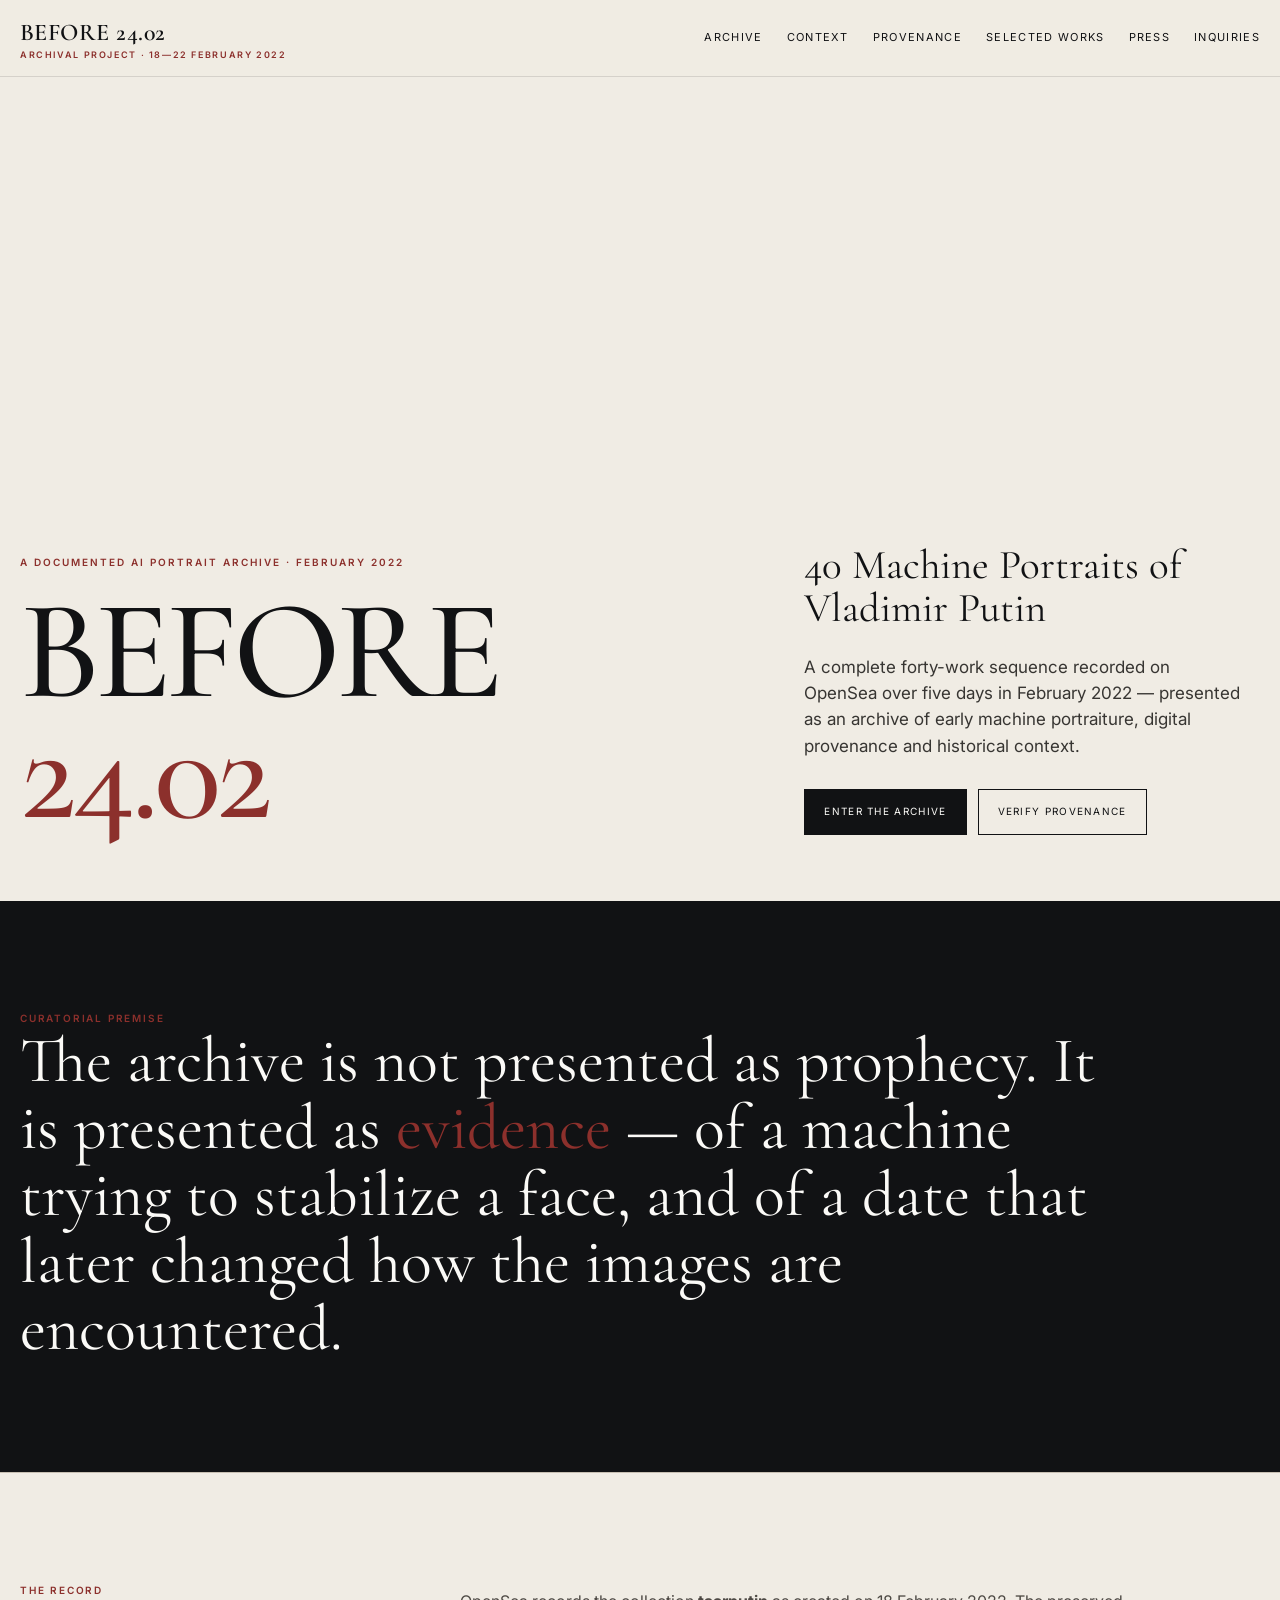
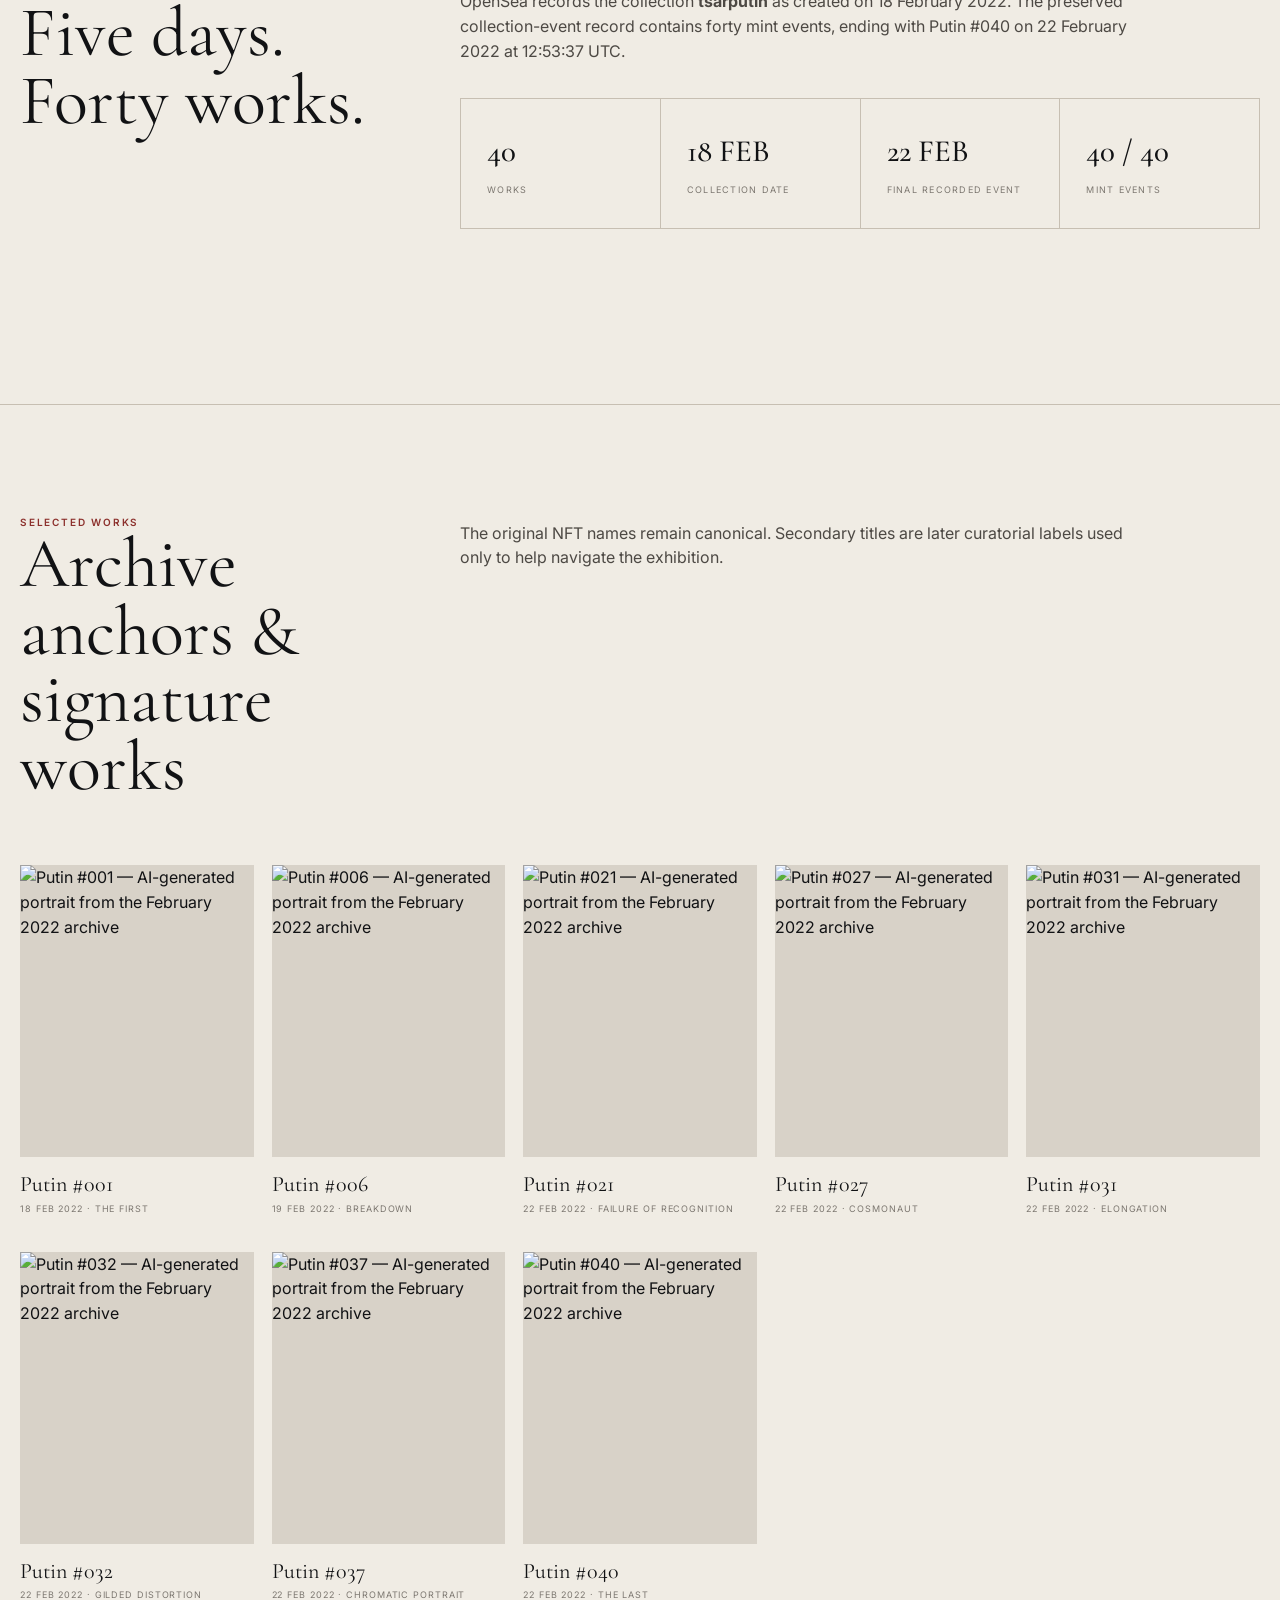
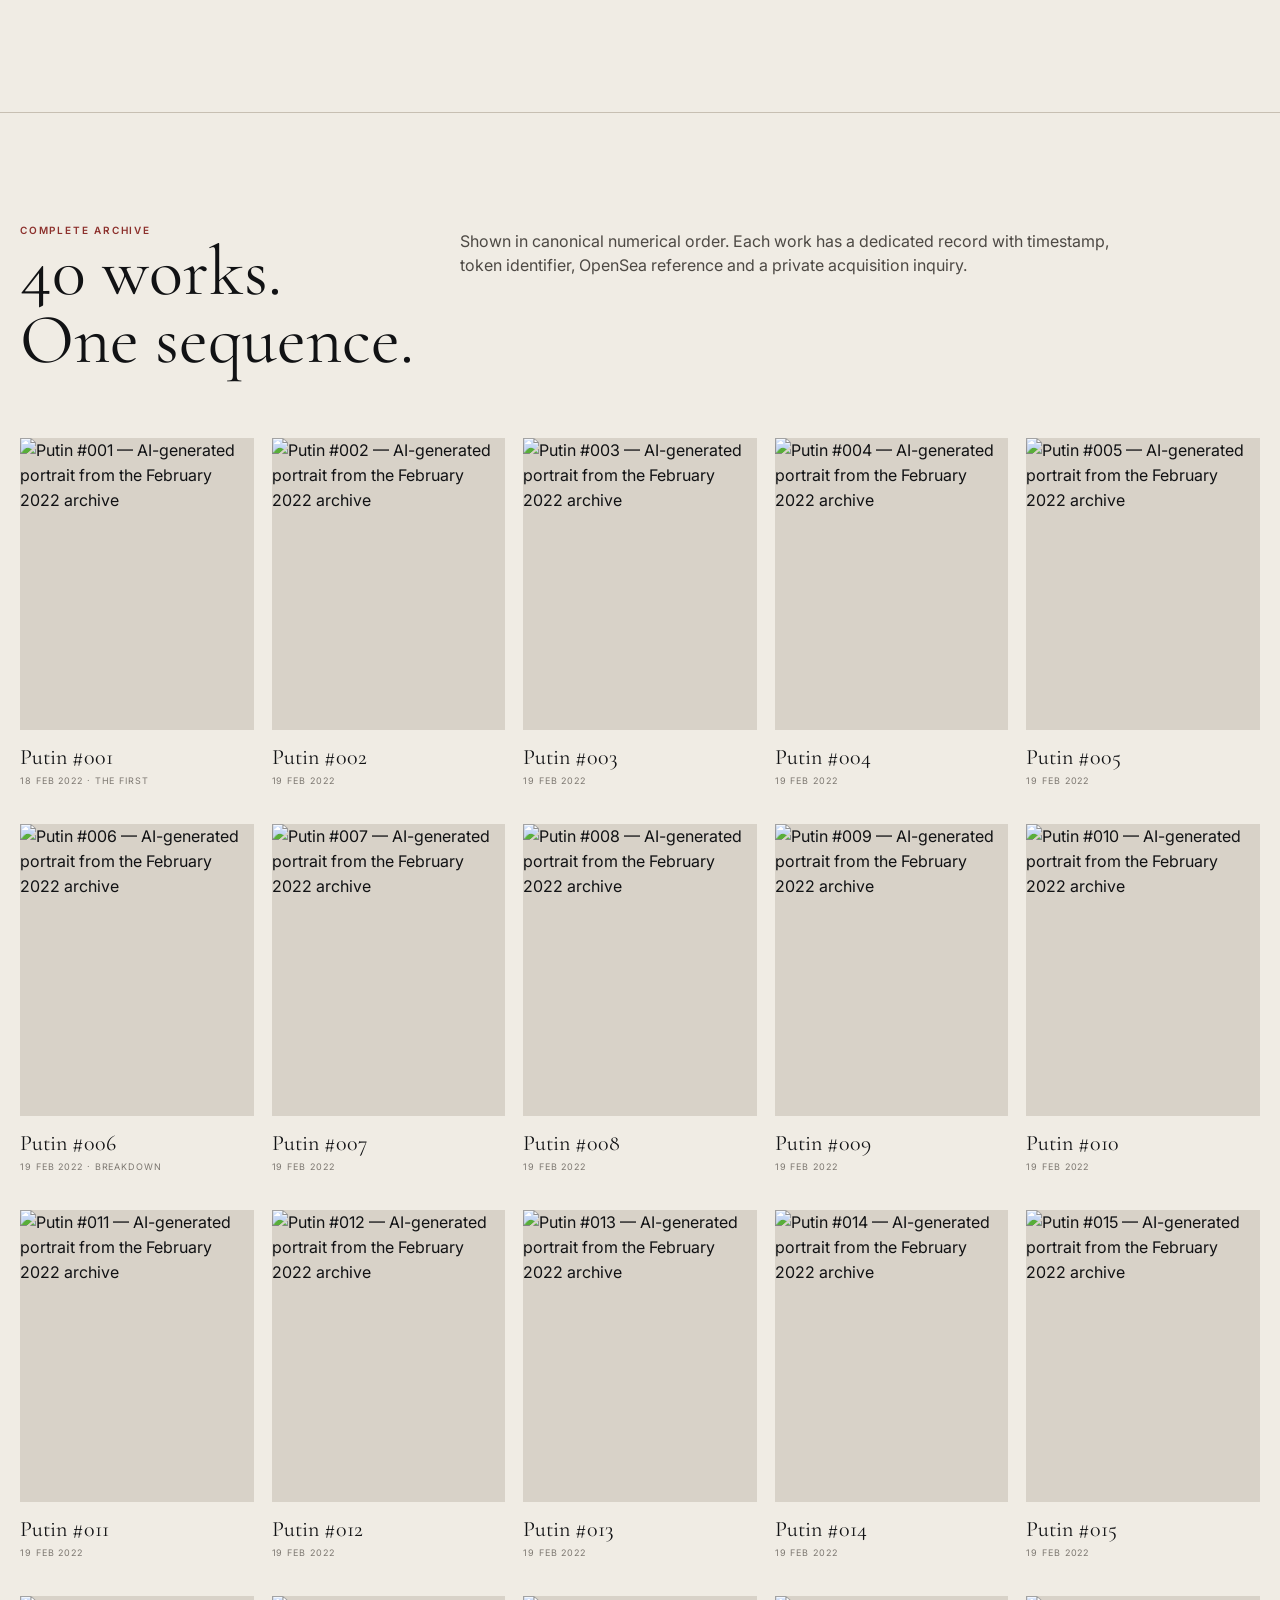
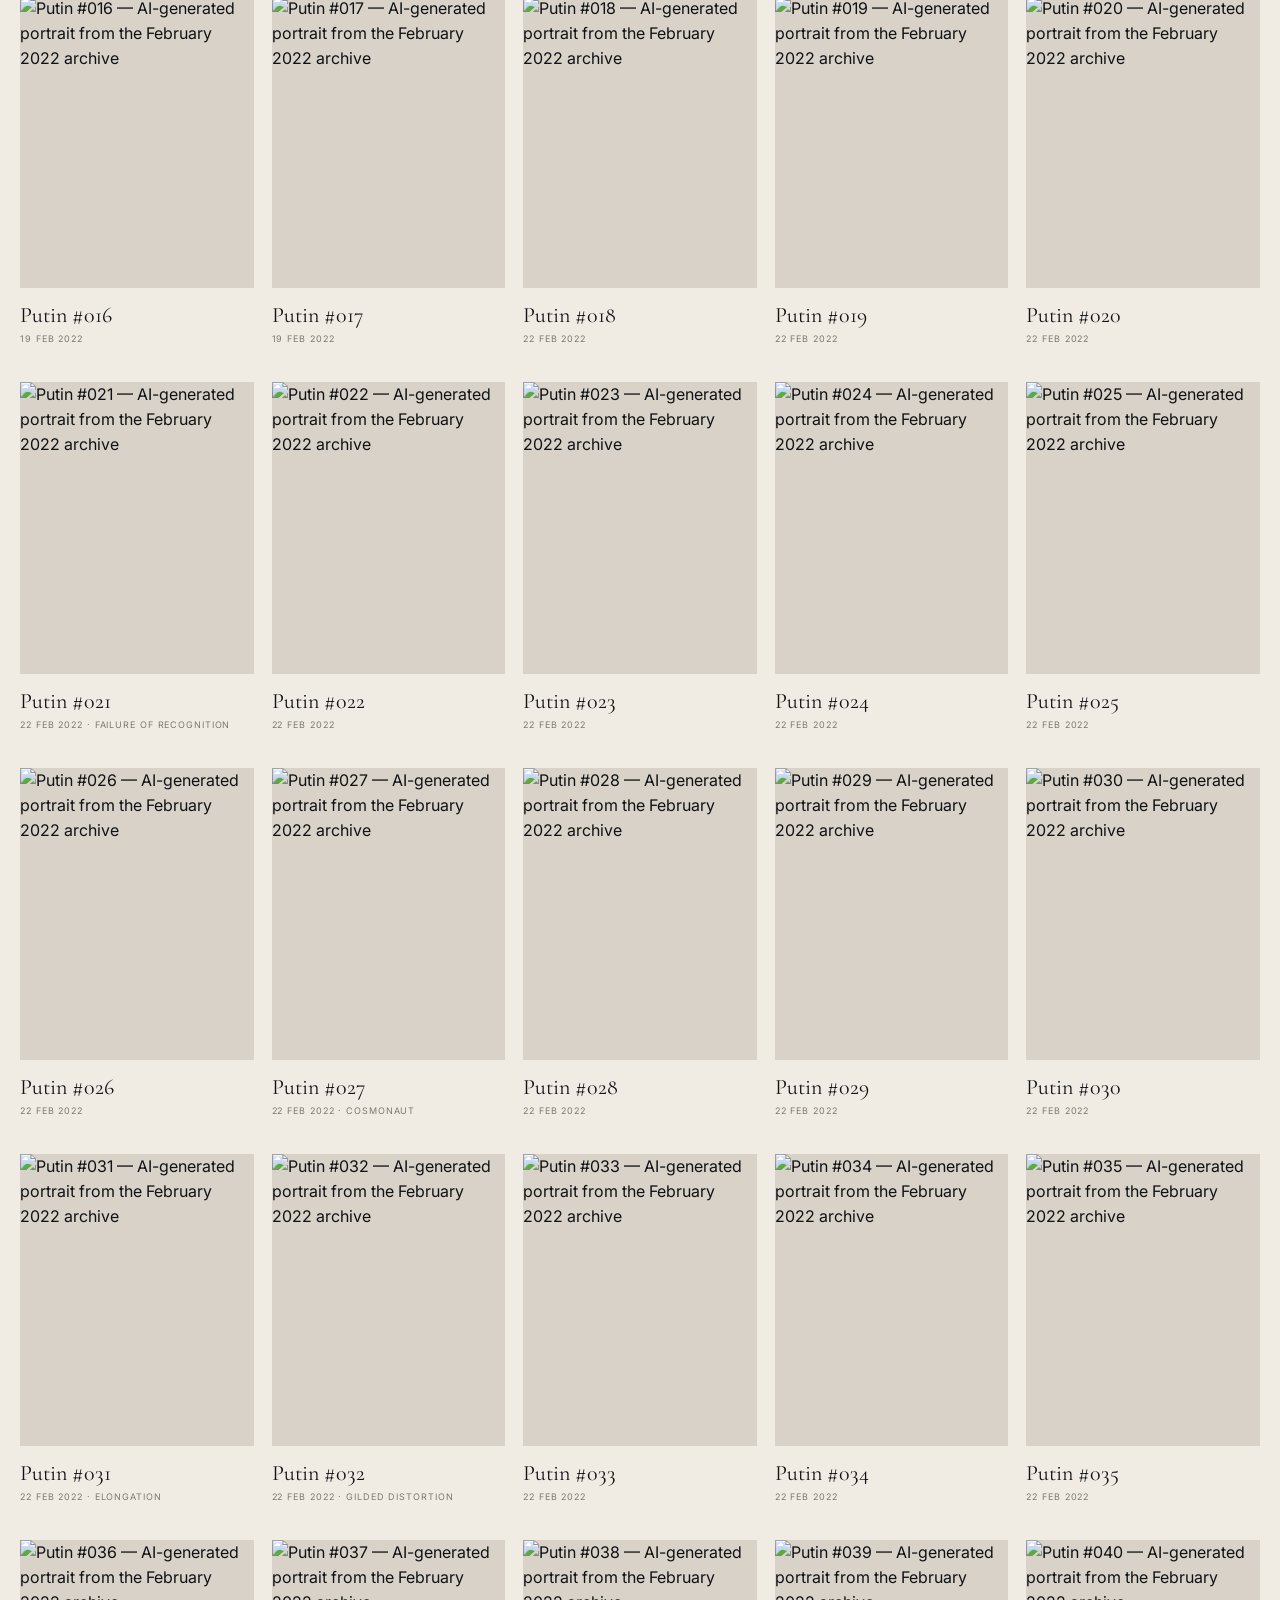
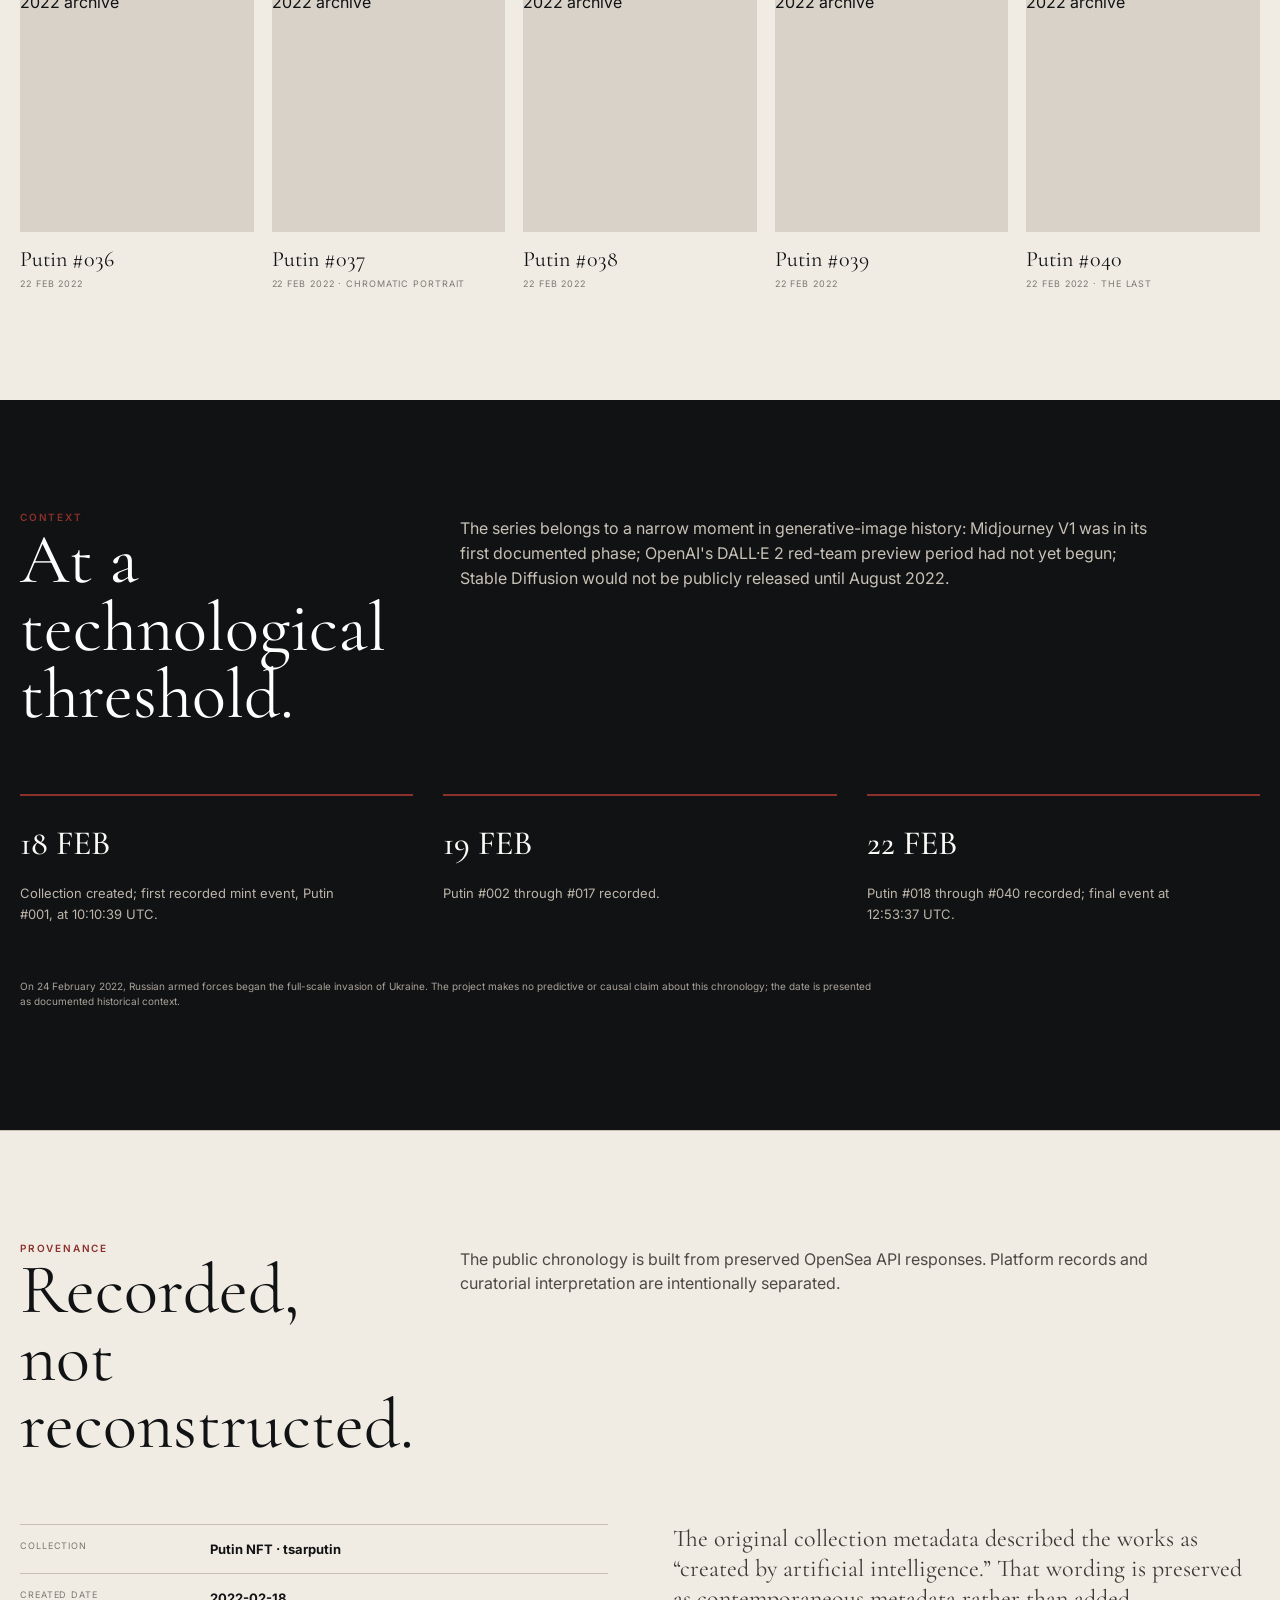
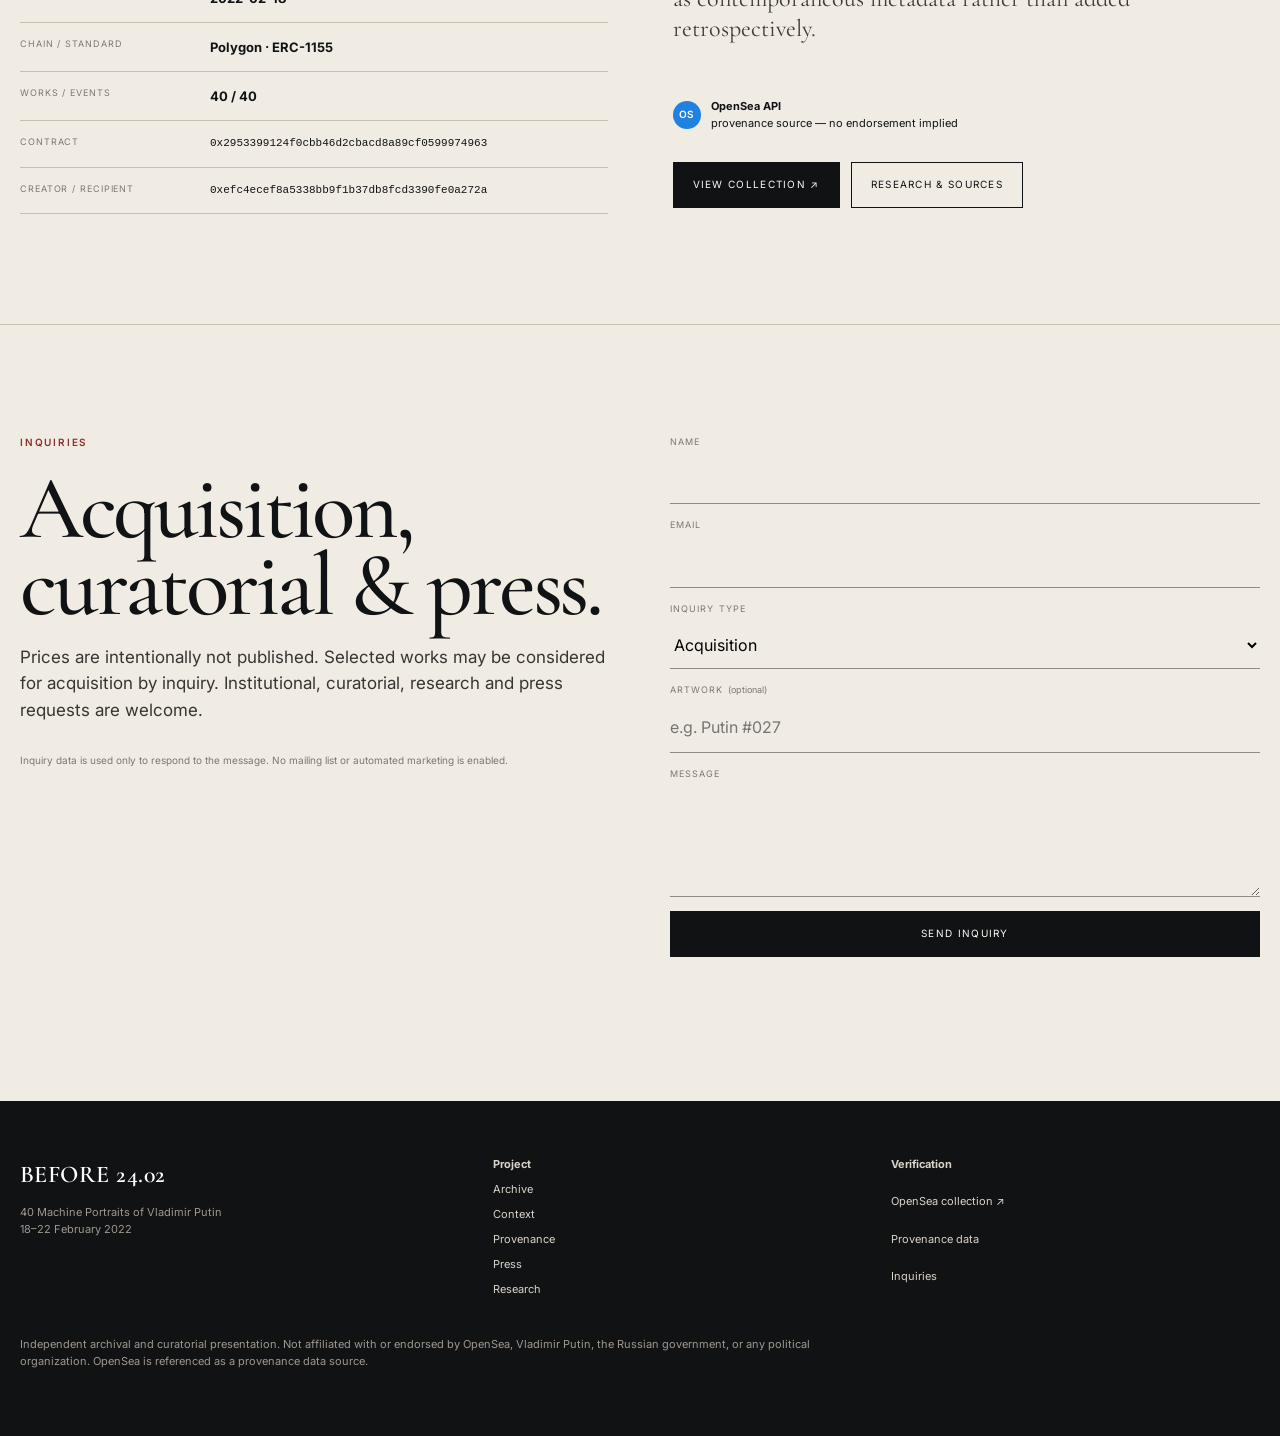
==== index.html @ d1a74c86 "Add museum-style project homepage" ====
<!doctype html><html lang="en"><head><meta charset="utf-8"><meta name="viewport" content="width=device-width,initial-scale=1"><title>BEFORE 24.02 — 40 Machine Portraits, February 2022</title><meta name="description" content="A documented archive of 40 AI-generated portraits recorded on OpenSea between 18 and 22 February 2022."><meta name="theme-color" content="#f0ece4"><meta property="og:type" content="website"><meta property="og:title" content="BEFORE 24.02 — 40 Machine Portraits"><meta property="og:description" content="A documented forty-work AI portrait archive from February 2022."><link rel="stylesheet" href="/assets/style.css"></head><body>
<header class="nav"><div class="wrap navin"><a class="brand" href="/"><span>BEFORE 24.02</span><small>ARCHIVAL PROJECT · 18—22 FEBRUARY 2022</small></a><button class="menu" aria-label="Open menu">☰</button><nav class="links"><a href="#archive">Archive</a><a href="#context">Context</a><a href="#provenance">Provenance</a><a href="#selected">Selected works</a><a href="/press.html">Press</a><a href="#inquiries">Inquiries</a></nav></div></header>
<main>
<section class="wrap hero"><div><div class="eyebrow">A documented AI portrait archive · February 2022</div><h1>BEFORE<span>24.02</span></h1></div><div class="herocopy"><h2>40 Machine Portraits of Vladimir Putin</h2><p class="lede">A complete forty-work sequence recorded on OpenSea over five days in February 2022 — presented as an archive of early machine portraiture, digital provenance and historical context.</p><div class="actions"><a class="btn dark" href="#archive">Enter the archive</a><a class="btn" href="#provenance">Verify provenance</a></div></div></section>
<section class="section dark"><div class="wrap"><div class="kicker">Curatorial premise</div><p class="quote">The archive is not presented as prophecy. It is presented as <em>evidence</em> — of a machine trying to stabilize a face, and of a date that later changed how the images are encountered.</p></div></section>
<section class="section"><div class="wrap"><div class="section-title"><div><div class="kicker">The record</div><h2>Five days.<br>Forty works.</h2></div><div><p>OpenSea records the collection <b>tsarputin</b> as created on 18 February 2022. The preserved collection-event record contains forty mint events, ending with Putin #040 on 22 February 2022 at 12:53:37 UTC.</p><div class="facts" style="margin-top:34px"><div class="fact"><b>40</b><span>works</span></div><div class="fact"><b>18 FEB</b><span>collection date</span></div><div class="fact"><b>22 FEB</b><span>final recorded event</span></div><div class="fact"><b>40 / 40</b><span>mint events</span></div></div></div></div></div></section>
<section class="section" id="selected"><div class="wrap"><div class="section-title"><div><div class="kicker">Selected works</div><h2>Archive anchors & signature works</h2></div><p>The original NFT names remain canonical. Secondary titles are later curatorial labels used only to help navigate the exhibition.</p></div><div id="selected-grid" class="archive-grid"></div></div></section>
<section class="section" id="archive"><div class="wrap"><div class="section-title"><div><div class="kicker">Complete archive</div><h2>40 works.<br>One sequence.</h2></div><p>Shown in canonical numerical order. Each work has a dedicated record with timestamp, token identifier, OpenSea reference and a private acquisition inquiry.</p></div><div id="archive-grid" class="archive-grid"></div></div></section>
<section class="section dark" id="context"><div class="wrap"><div class="section-title"><div><div class="kicker">Context</div><h2 style="color:white">At a technological threshold.</h2></div><p>The series belongs to a narrow moment in generative-image history: Midjourney V1 was in its first documented phase; OpenAI's DALL·E 2 red-team preview period had not yet begun; Stable Diffusion would not be publicly released until August 2022.</p></div><div class="timeline"><div class="tline"><b>18 FEB</b><p>Collection created; first recorded mint event, Putin #001, at 10:10:39 UTC.</p></div><div class="tline"><b>19 FEB</b><p>Putin #002 through #017 recorded.</p></div><div class="tline"><b>22 FEB</b><p>Putin #018 through #040 recorded; final event at 12:53:37 UTC.</p></div></div><p class="legal" style="margin-top:42px;color:#a9a299">On 24 February 2022, Russian armed forces began the full-scale invasion of Ukraine. The project makes no predictive or causal claim about this chronology; the date is presented as documented historical context.</p></div></section>
<section class="section" id="provenance"><div class="wrap"><div class="section-title"><div><div class="kicker">Provenance</div><h2>Recorded,<br>not reconstructed.</h2></div><p>The public chronology is built from preserved OpenSea API responses. Platform records and curatorial interpretation are intentionally separated.</p></div><div class="provenance-grid"><div class="data-table"><div class="drow"><span>Collection</span><b>Putin NFT · tsarputin</b></div><div class="drow"><span>Created date</span><b>2022-02-18</b></div><div class="drow"><span>Chain / standard</span><b>Polygon · ERC-1155</b></div><div class="drow"><span>Works / events</span><b>40 / 40</b></div><div class="drow"><span>Contract</span><span class="mono">0x2953399124f0cbb46d2cbacd8a89cf0599974963</span></div><div class="drow"><span>Creator / recipient</span><span class="mono">0xefc4ecef8a5338bb9f1b37db8fcd3390fe0a272a</span></div></div><div><p class="work-note" style="margin-top:0">The original collection metadata described the works as “created by artificial intelligence.” That wording is preserved as contemporaneous metadata rather than added retrospectively.</p><div class="source-badge"><span class="osdot">OS</span><span><b>OpenSea API</b><br>provenance source — no endorsement implied</span></div><div class="actions"><a class="btn dark" href="https://opensea.io/collection/tsarputin" target="_blank" rel="noopener">View collection ↗</a><a class="btn" href="/sources.html">Research & sources</a></div></div></div></div></section>
<section class="section" id="inquiries"><div class="wrap inquiry"><div><div class="kicker">Inquiries</div><h2 class="display" style="font-size:clamp(52px,7vw,96px)">Acquisition,<br>curatorial & press.</h2><p class="lede">Prices are intentionally not published. Selected works may be considered for acquisition by inquiry. Institutional, curatorial, research and press requests are welcome.</p><p class="legal" style="margin-top:30px">Inquiry data is used only to respond to the message. No mailing list or automated marketing is enabled.</p></div><form class="form inquiry-form" data-inquiry-form><input type="hidden" name="artwork" value="General inquiry"><div class="field"><label>Name</label><input name="name" required></div><div class="field"><label>Email</label><input type="email" name="email" required></div><div class="field"><label>Inquiry type</label><select name="type"><option>Acquisition</option><option>Curatorial / institutional</option><option>Press</option><option>Research</option></select></div><div class="field"><label>Artwork <span style="text-transform:none;letter-spacing:0">(optional)</span></label><input name="artwork_reference" placeholder="e.g. Putin #027"></div><div class="field"><label>Message</label><textarea name="message" required></textarea></div><button class="btn dark" type="submit">Send inquiry</button><p class="form-status legal" aria-live="polite"></p></form></div></section>
</main>
<footer class="footer"><div class="wrap footer-grid"><div><div class="brand">BEFORE 24.02</div><p>40 Machine Portraits of Vladimir Putin<br>18–22 February 2022</p></div><div class="smalllinks"><b>Project</b><a href="#archive">Archive</a><a href="#context">Context</a><a href="#provenance">Provenance</a><a href="/press.html">Press</a><a href="/sources.html">Research</a></div><div class="smalllinks"><b>Verification</b><a href="https://opensea.io/collection/tsarputin" target="_blank" rel="noopener">OpenSea collection ↗</a><a href="/data/provenance.json">Provenance data</a><a href="#inquiries">Inquiries</a></div></div><div class="wrap" style="margin-top:38px"><p class="legal">Independent archival and curatorial presentation. Not affiliated with or endorsed by OpenSea, Vladimir Putin, the Russian government, or any political organization. OpenSea is referenced as a provenance data source.</p></div></footer>
<div class="modal" id="inquiryModal" aria-hidden="true"><div class="modal-box"><button class="close" data-close aria-label="Close">×</button><div class="kicker">Acquisition inquiry</div><h2 class="modal-title" data-artwork-label>Selected work</h2><p class="lede" style="font-size:14px">Prices are not published. Acquisition requests are reviewed individually.</p><form class="form inquiry-form" data-inquiry-form><input type="hidden" name="artwork" value="General inquiry"><div class="field"><label>Name</label><input name="name" autocomplete="name" required></div><div class="field"><label>Email</label><input type="email" name="email" autocomplete="email" required></div><div class="field"><label>Organization / Collection <span style="text-transform:none;letter-spacing:0">(optional)</span></label><input name="organization"></div><div class="field"><label>Inquiry type</label><select name="type"><option>Acquisition</option><option>Curatorial / institutional</option><option>Press</option><option>Research</option></select></div><div class="field"><label>Offer or budget indication <span style="text-transform:none;letter-spacing:0">(optional)</span></label><input name="budget" placeholder="Optional"></div><div class="field"><label>Message</label><textarea name="message" required></textarea></div><button class="btn dark" type="submit">Send inquiry</button><p class="form-status legal" aria-live="polite"></p></form></div></div>
<script src="/assets/site.js"></script><script src="/assets/home.js"></script></body></html>
---- assets/style.css ----
@import url('https://fonts.googleapis.com/css2?family=Cormorant+Garamond:ital,wght@0,400;0,500;0,600;1,400&family=Inter:wght@400;500;600&display=swap');
:root{--ink:#111214;--paper:#f0ece4;--paper2:#e9e3d8;--muted:#7c7770;--oxide:#8c302c;--rule:#c7bfb2;--white:#fbfaf7;--blue:#2081e2;--sans:'Inter',system-ui,sans-serif;--serif:'Cormorant Garamond','Iowan Old Style','Palatino Linotype',Georgia,serif;--max:1380px}
*{box-sizing:border-box}html{scroll-behavior:smooth}body{margin:0;background:var(--paper);color:var(--ink);font-family:var(--sans);font-size:16px;line-height:1.55;-webkit-font-smoothing:antialiased}a{color:inherit;text-decoration:none}img{display:block;max-width:100%}button,input,textarea,select{font:inherit}.wrap{width:min(calc(100% - 40px),var(--max));margin:auto}.nav{position:sticky;top:0;z-index:50;background:rgba(240,236,228,.93);backdrop-filter:blur(16px);border-bottom:1px solid rgba(17,18,20,.12)}.navin{height:76px;display:flex;align-items:center;justify-content:space-between;gap:24px}.brand{font-family:var(--serif);font-weight:600;font-size:24px;letter-spacing:.02em}.brand small{font-family:var(--sans);font-size:9px;letter-spacing:.18em;color:var(--oxide);display:block;margin-top:-4px}.links{display:flex;gap:24px;align-items:center;font-size:11px;letter-spacing:.12em;text-transform:uppercase}.links a:hover{color:var(--oxide)}.menu{display:none;border:0;background:transparent;font-size:22px}.hero{min-height:calc(100vh - 76px);display:grid;grid-template-columns:1.1fr .9fr;align-items:end;padding:72px 0 48px}.eyebrow{font-size:10px;text-transform:uppercase;letter-spacing:.2em;color:var(--oxide);font-weight:600}.hero h1,.display{font-family:var(--serif);font-weight:500;line-height:.86;letter-spacing:-.035em;margin:20px 0}.hero h1{font-size:clamp(72px,11vw,170px)}.hero h1 span{display:block;color:var(--oxide)}.herocopy{padding:0 0 18px 8vw;max-width:540px}.hero h2{font-family:var(--serif);font-size:clamp(28px,3.2vw,48px);font-weight:400;line-height:1.05;margin:0 0 24px}.lede{font-size:17px;color:#373532;max-width:620px}.actions{display:flex;gap:11px;flex-wrap:wrap;margin-top:30px}.btn{display:inline-flex;justify-content:center;align-items:center;min-height:46px;border:1px solid var(--ink);padding:0 19px;font-size:10px;letter-spacing:.13em;text-transform:uppercase;background:transparent;cursor:pointer}.btn.dark{background:var(--ink);color:var(--white)}.btn:hover{background:var(--oxide);border-color:var(--oxide);color:white}.section{padding:110px 0;border-top:1px solid var(--rule)}.section.dark{background:var(--ink);color:var(--white);border:0}.section-title{display:grid;grid-template-columns:1fr 2fr;gap:40px;margin-bottom:65px}.section-title h2{font-family:var(--serif);font-size:clamp(44px,5.5vw,78px);font-weight:400;line-height:.96;margin:0}.section-title p{max-width:690px;color:#4d4944;margin:6px 0 0}.dark .section-title p{color:#c8c1b6}.kicker{font-size:10px;letter-spacing:.18em;text-transform:uppercase;color:var(--oxide);font-weight:600}.facts{display:grid;grid-template-columns:repeat(4,1fr);gap:1px;background:var(--rule);border:1px solid var(--rule)}.fact{background:var(--paper);padding:28px 26px}.fact b{display:block;font-family:var(--serif);font-size:31px;font-weight:500}.fact span{font-size:9px;letter-spacing:.14em;text-transform:uppercase;color:var(--muted)}.quote{font-family:var(--serif);font-size:clamp(35px,5vw,70px);line-height:1.05;font-weight:400;max-width:1120px;margin:0}.quote em{color:var(--oxide);font-style:normal}.timeline{margin-top:60px;display:grid;grid-template-columns:repeat(3,1fr);gap:30px}.tline{padding-top:22px;border-top:2px solid var(--oxide)}.tline b{font-family:var(--serif);font-size:34px;font-weight:500}.tline p{font-size:13px;color:#bcb5aa;max-width:320px}.feature-grid{display:grid;grid-template-columns:1.1fr .9fr;gap:12px}.feature-stack{display:grid;grid-template-columns:1fr 1fr;gap:12px}.art-card{position:relative;background:#d8d2c8;overflow:hidden;cursor:pointer}.art-card img{width:100%;aspect-ratio:4/5;object-fit:cover;transition:transform .6s ease,filter .4s ease}.art-card:hover img{transform:scale(1.015)}.art-meta{display:flex;justify-content:space-between;align-items:flex-end;padding:13px 0 0}.art-meta b{font-family:var(--serif);font-size:24px;font-weight:500}.art-meta span{font-size:9px;letter-spacing:.1em;text-transform:uppercase;color:var(--muted)}.archive-controls{display:flex;justify-content:space-between;align-items:center;margin-bottom:26px;gap:20px}.archive-controls select{background:transparent;border:0;border-bottom:1px solid var(--ink);padding:8px 28px 8px 0}.archive-grid{display:grid;grid-template-columns:repeat(5,1fr);gap:36px 18px}.archive-item img{width:100%;aspect-ratio:4/5;object-fit:cover;background:#d8d2c8}.archive-item .num{font-family:var(--serif);font-size:22px;margin-top:10px}.archive-item .date{font-size:9px;letter-spacing:.1em;text-transform:uppercase;color:var(--muted)}.archive-item:hover .num{color:var(--oxide)}.provenance-grid{display:grid;grid-template-columns:1fr 1fr;gap:65px}.data-table{border-top:1px solid var(--rule)}.drow{display:grid;grid-template-columns:170px 1fr;gap:20px;padding:14px 0;border-bottom:1px solid var(--rule);font-size:13px}.drow span:first-child{font-size:9px;letter-spacing:.1em;text-transform:uppercase;color:var(--muted)}.mono{font-family:ui-monospace,SFMono-Regular,Menlo,monospace;font-size:11px;overflow-wrap:anywhere}.source-badge{display:inline-flex;align-items:center;gap:10px;margin-top:22px;font-size:11px}.osdot{width:28px;height:28px;border-radius:50%;background:var(--blue);display:grid;place-items:center;color:white;font-weight:600;font-size:10px}.inquiry{display:grid;grid-template-columns:1fr 1fr;gap:60px}.form{display:grid;gap:14px}.field{display:grid;gap:6px}.field label{font-size:9px;letter-spacing:.12em;text-transform:uppercase;color:var(--muted)}.field input,.field textarea,.field select{border:0;border-bottom:1px solid #8f8a82;background:transparent;padding:12px 0;outline:none}.field textarea{min-height:110px;resize:vertical}.footer{background:var(--ink);color:#d9d3ca;padding:55px 0}.footer-grid{display:grid;grid-template-columns:1.2fr 1fr 1fr;gap:30px}.footer .brand{color:white}.footer p{font-size:11px;color:#9e988f}.smalllinks{display:grid;gap:8px;font-size:11px}.smalllinks a:hover{color:white}.modal{position:fixed;inset:0;display:none;z-index:100;background:rgba(12,13,14,.82);padding:20px;overflow:auto}.modal.open{display:grid;place-items:center}.modal-box{width:min(720px,100%);background:var(--paper);padding:34px;position:relative}.close{position:absolute;right:18px;top:14px;border:0;background:transparent;font-size:28px;cursor:pointer}.modal-title{font-family:var(--serif);font-size:42px;margin:0 0 3px}.notice{padding:14px 16px;border-left:3px solid var(--oxide);background:var(--paper2);font-size:12px;color:#514d48}.work-page{padding:70px 0 110px}.work-layout{display:grid;grid-template-columns:minmax(0,1.15fr) minmax(330px,.85fr);gap:70px}.work-image img{width:100%;max-height:78vh;object-fit:contain;background:#d8d2c8}.work-title{font-family:var(--serif);font-size:64px;line-height:.9;margin:6px 0 10px;font-weight:500}.work-sub{font-family:var(--serif);font-size:25px;color:var(--oxide);font-style:italic}.work-note{font-family:var(--serif);font-size:24px;line-height:1.25;margin:32px 0;color:#3f3b37}.pager{display:flex;justify-content:space-between;border-top:1px solid var(--rule);padding-top:18px;margin-top:50px;font-size:11px;text-transform:uppercase;letter-spacing:.1em}.legal{font-size:10px;color:var(--muted);max-width:860px}.mobile-only{display:none}
@media(max-width:1000px){.hero{grid-template-columns:1fr;align-items:center}.hero h1{font-size:clamp(78px,19vw,130px)}.hero-copy,.hero copy{padding:30px 0 0}.hero-copy{padding:20px 0 0}.hero .herocopy{padding-left:0}.section-title{grid-template-columns:1fr}.archive-grid{grid-template-columns:repeat(3,1fr)}.feature-grid,.provenance-grid,.inquiry,.work-layout{grid-template-columns:1fr}.work-image img{max-height:none}.facts{grid-template-columns:repeat(2,1fr)}.footer-grid{grid-template-columns:1fr 1fr}.footer-grid>div:first-child{grid-column:1/-1}}
@media(max-width:700px){.wrap{width:min(calc(100% - 28px),var(--max))}.navin{height:64px}.links{display:none;position:absolute;top:64px;left:0;right:0;background:var(--paper);padding:20px 14px 26px;border-bottom:1px solid var(--rule);flex-direction:column;align-items:flex-start}.links.open{display:flex}.menu{display:block}.hero{min-height:auto;padding:72px 0 60px}.hero h1{font-size:clamp(67px,21vw,105px)}.herocopy{padding:20px 0 0}.section{padding:76px 0}.section-title{margin-bottom:38px}.archive-grid{grid-template-columns:repeat(2,1fr);gap:28px 12px}.timeline{grid-template-columns:1fr}.feature-grid,.feature-stack{grid-template-columns:1fr}.facts{grid-template-columns:1fr 1fr}.fact{padding:20px 15px}.fact b{font-size:25px}.drow{grid-template-columns:1fr;gap:4px}.footer-grid{grid-template-columns:1fr}.work-title{font-size:50px}.modal-box{padding:28px 20px}.mobile-only{display:block}}
@media(prefers-reduced-motion:reduce){*{scroll-behavior:auto!important;transition:none!important}}
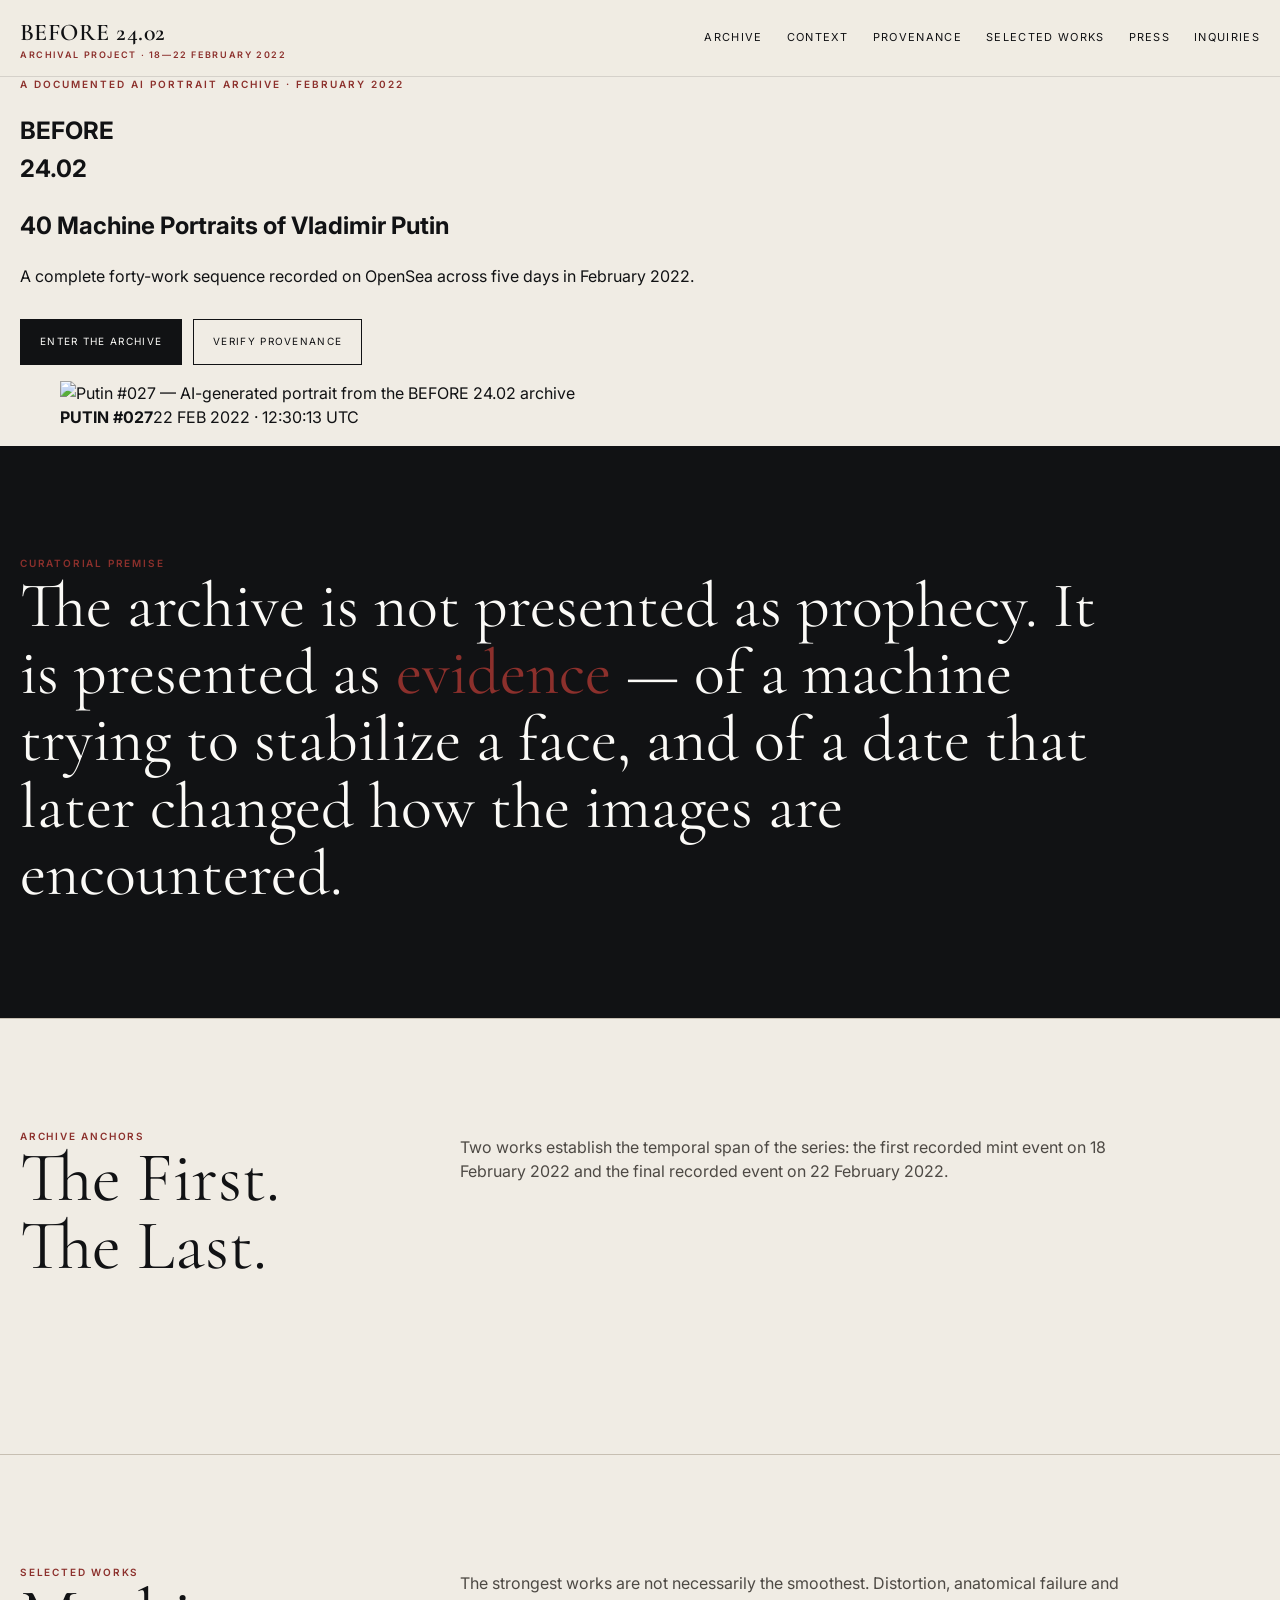
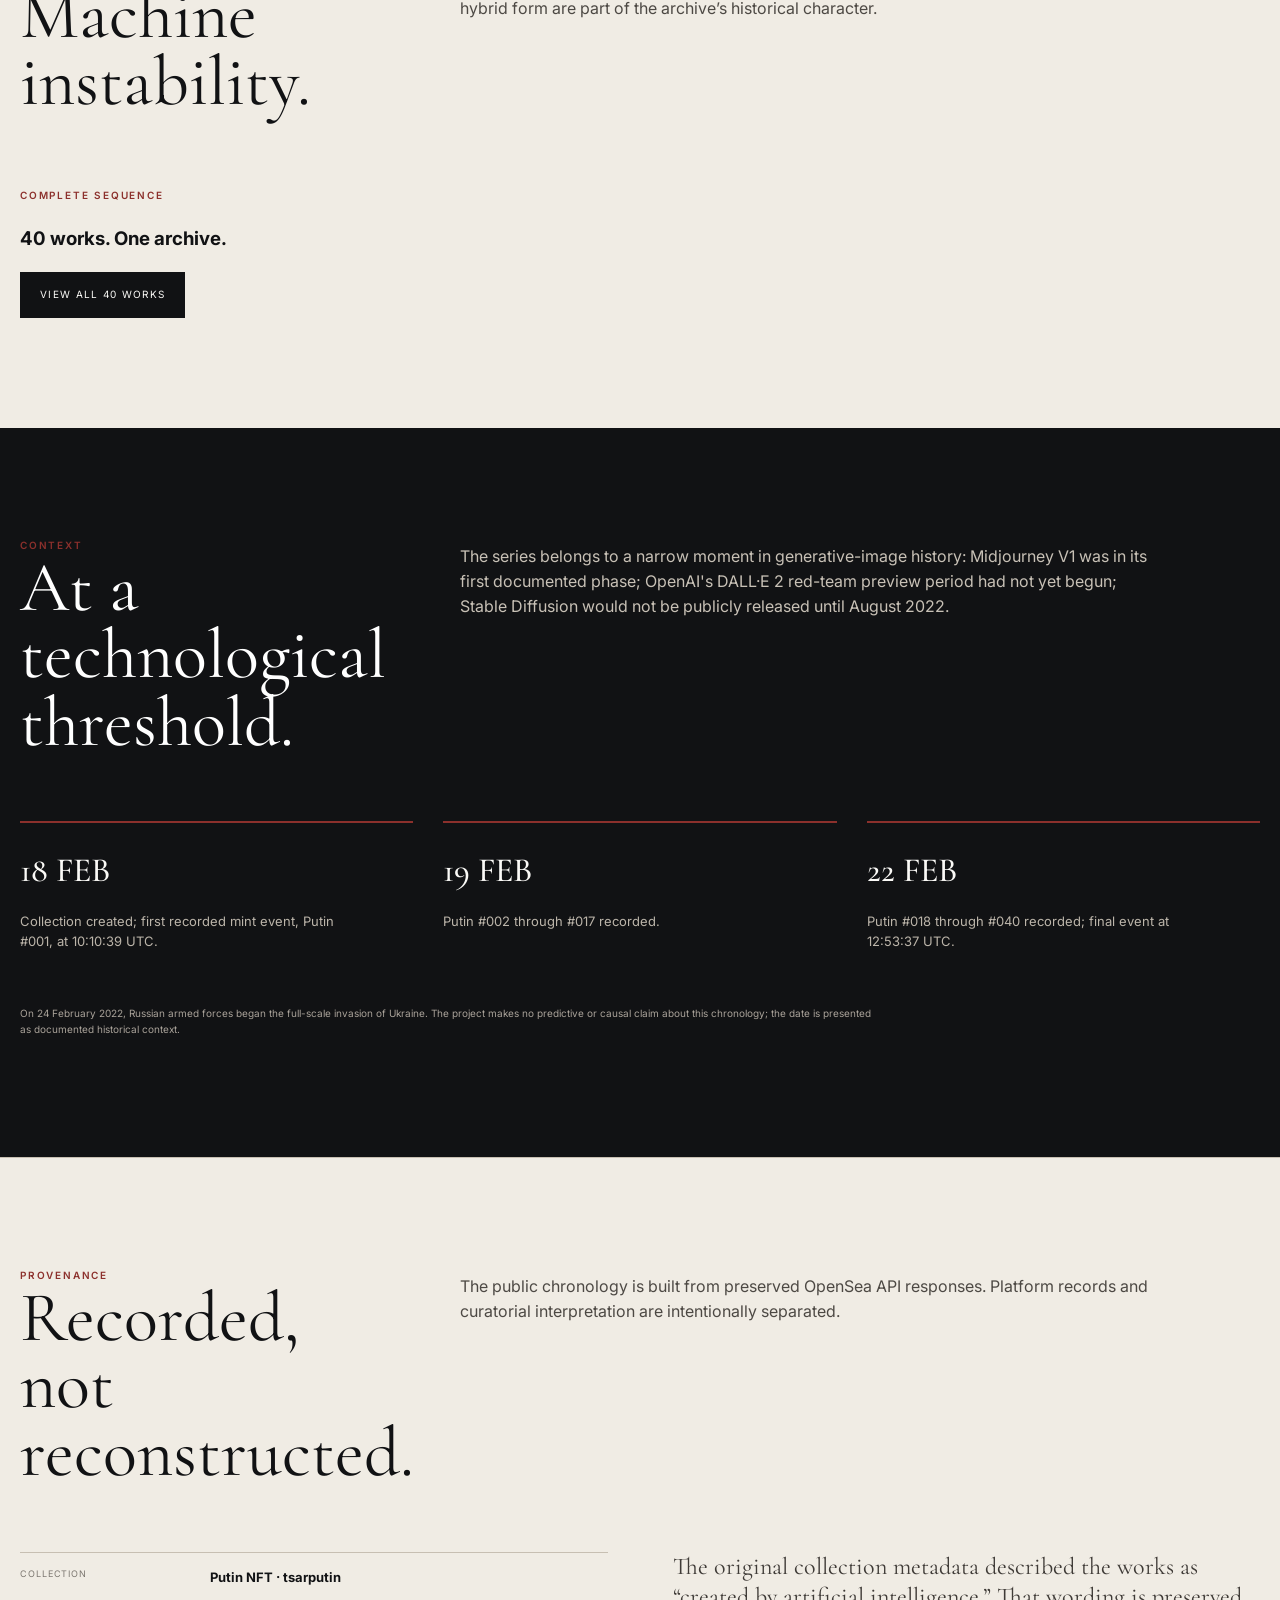
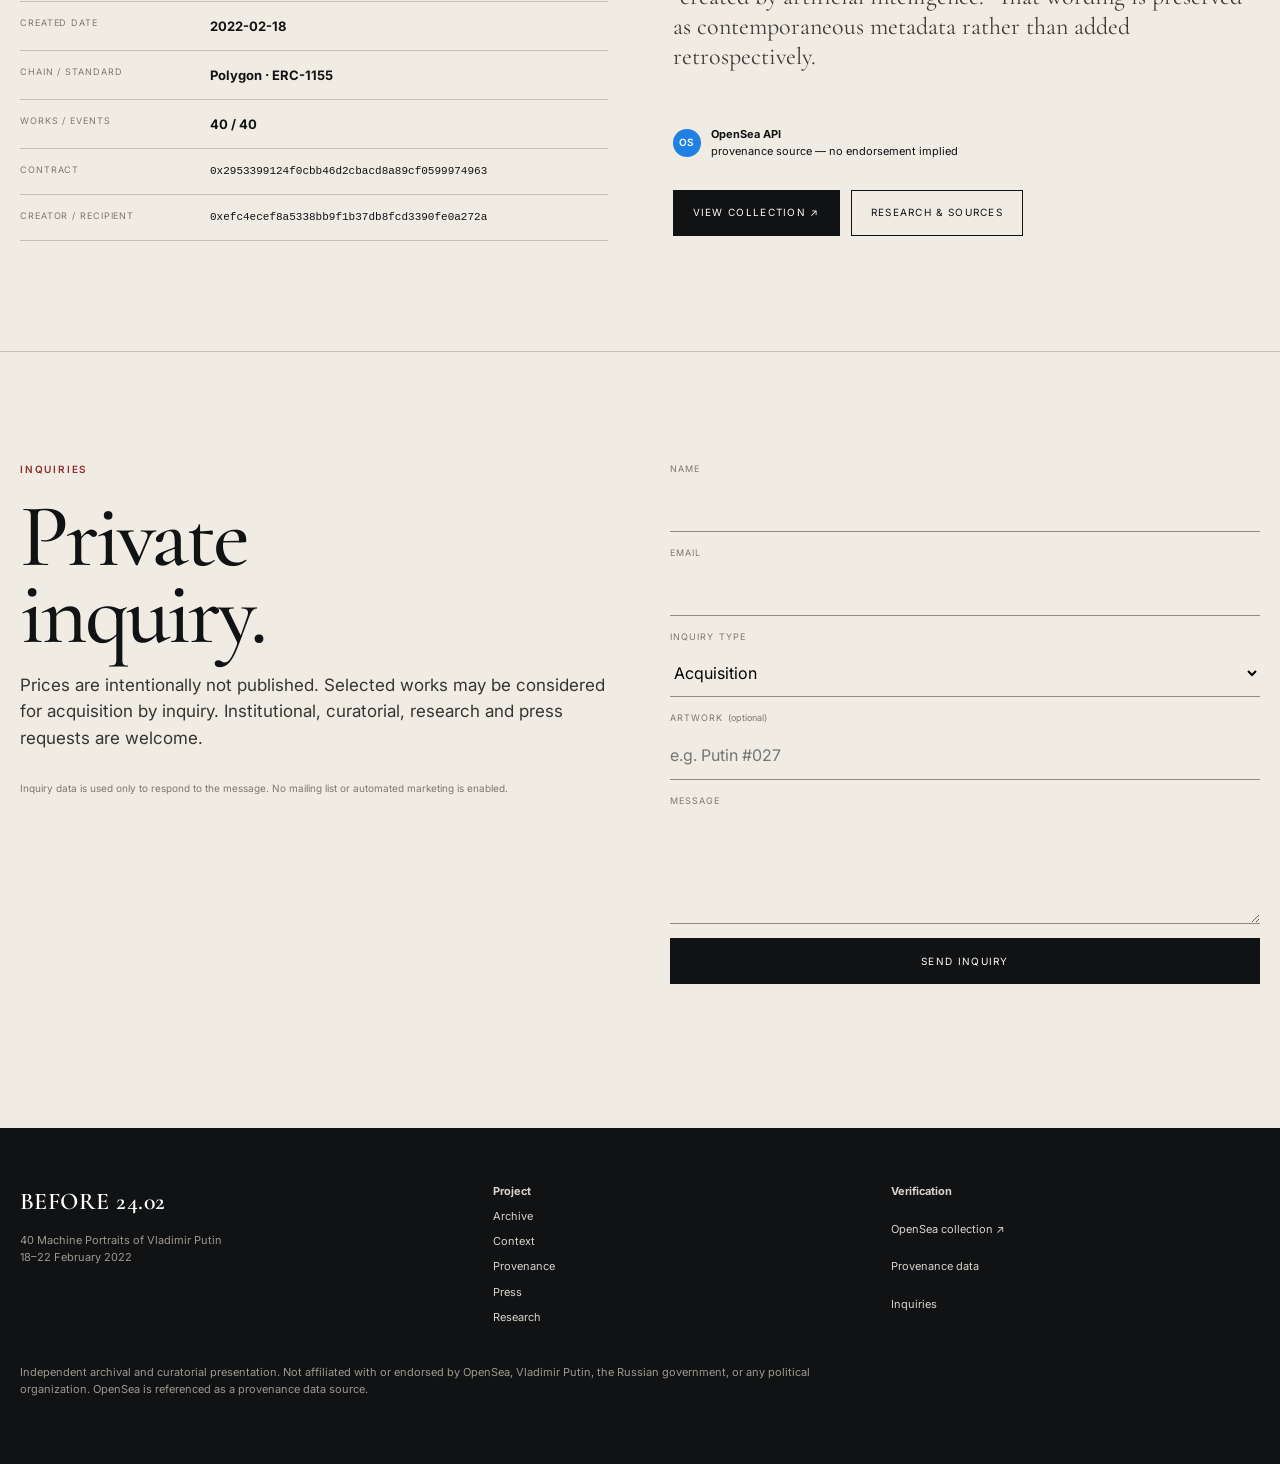
==== commit 4d90cfa7: "Rework homepage into museum exhibition layout" ====
--- a/index.html
+++ b/index.html
@@ -1,15 +1,19 @@
 <!doctype html><html lang="en"><head><meta charset="utf-8"><meta name="viewport" content="width=device-width,initial-scale=1"><title>BEFORE 24.02 — 40 Machine Portraits, February 2022</title><meta name="description" content="A documented archive of 40 AI-generated portraits recorded on OpenSea between 18 and 22 February 2022."><meta name="theme-color" content="#f0ece4"><meta property="og:type" content="website"><meta property="og:title" content="BEFORE 24.02 — 40 Machine Portraits"><meta property="og:description" content="A documented forty-work AI portrait archive from February 2022."><link rel="stylesheet" href="/assets/style.css"></head><body>
-<header class="nav"><div class="wrap navin"><a class="brand" href="/"><span>BEFORE 24.02</span><small>ARCHIVAL PROJECT · 18—22 FEBRUARY 2022</small></a><button class="menu" aria-label="Open menu">☰</button><nav class="links"><a href="#archive">Archive</a><a href="#context">Context</a><a href="#provenance">Provenance</a><a href="#selected">Selected works</a><a href="/press.html">Press</a><a href="#inquiries">Inquiries</a></nav></div></header>
+<header class="nav"><div class="wrap navin"><a class="brand" href="/"><span>BEFORE 24.02</span><small>ARCHIVAL PROJECT · 18—22 FEBRUARY 2022</small></a><button class="menu" aria-label="Open menu">☰</button><nav class="links"><a href="/archive.html">Archive</a><a href="#context">Context</a><a href="#provenance">Provenance</a><a href="#selected">Selected works</a><a href="/press.html">Press</a><a href="#inquiries">Inquiries</a></nav></div></header>
 <main>
-<section class="wrap hero"><div><div class="eyebrow">A documented AI portrait archive · February 2022</div><h1>BEFORE<span>24.02</span></h1></div><div class="herocopy"><h2>40 Machine Portraits of Vladimir Putin</h2><p class="lede">A complete forty-work sequence recorded on OpenSea over five days in February 2022 — presented as an archive of early machine portraiture, digital provenance and historical context.</p><div class="actions"><a class="btn dark" href="#archive">Enter the archive</a><a class="btn" href="#provenance">Verify provenance</a></div></div></section>
-<section class="section dark"><div class="wrap"><div class="kicker">Curatorial premise</div><p class="quote">The archive is not presented as prophecy. It is presented as <em>evidence</em> — of a machine trying to stabilize a face, and of a date that later changed how the images are encountered.</p></div></section>
-<section class="section"><div class="wrap"><div class="section-title"><div><div class="kicker">The record</div><h2>Five days.<br>Forty works.</h2></div><div><p>OpenSea records the collection <b>tsarputin</b> as created on 18 February 2022. The preserved collection-event record contains forty mint events, ending with Putin #040 on 22 February 2022 at 12:53:37 UTC.</p><div class="facts" style="margin-top:34px"><div class="fact"><b>40</b><span>works</span></div><div class="fact"><b>18 FEB</b><span>collection date</span></div><div class="fact"><b>22 FEB</b><span>final recorded event</span></div><div class="fact"><b>40 / 40</b><span>mint events</span></div></div></div></div></div></section>
-<section class="section" id="selected"><div class="wrap"><div class="section-title"><div><div class="kicker">Selected works</div><h2>Archive anchors & signature works</h2></div><p>The original NFT names remain canonical. Secondary titles are later curatorial labels used only to help navigate the exhibition.</p></div><div id="selected-grid" class="archive-grid"></div></div></section>
-<section class="section" id="archive"><div class="wrap"><div class="section-title"><div><div class="kicker">Complete archive</div><h2>40 works.<br>One sequence.</h2></div><p>Shown in canonical numerical order. Each work has a dedicated record with timestamp, token identifier, OpenSea reference and a private acquisition inquiry.</p></div><div id="archive-grid" class="archive-grid"></div></div></section>
+<section class="museum-hero"><div class="wrap museum-hero-grid"><div class="museum-hero-copy"><div class="eyebrow">A documented AI portrait archive · February 2022</div><h1>BEFORE<br><span>24.02</span></h1><h2>40 Machine Portraits of Vladimir Putin</h2><p>A complete forty-work sequence recorded on OpenSea across five days in February 2022.</p><div class="actions"><a class="btn dark" href="/archive.html">Enter the archive</a><a class="btn" href="#provenance">Verify provenance</a></div></div><figure class="museum-hero-art"><img src="https://raw2.seadn.io/polygon/0x2953399124f0cbb46d2cbacd8a89cf0599974963/bf484f02878f34a69b11efd1ddd90e/83bf484f02878f34a69b11efd1ddd90e.png" alt="Putin #027 — AI-generated portrait from the BEFORE 24.02 archive"><figcaption><b>PUTIN #027</b><span>22 FEB 2022 · 12:30:13 UTC</span></figcaption></figure></div></section>
+
+<section class="section dark statement-band"><div class="wrap"><div class="kicker">Curatorial premise</div><p class="quote">The archive is not presented as prophecy. It is presented as <em>evidence</em> — of a machine trying to stabilize a face, and of a date that later changed how the images are encountered.</p></div></section>
+
+<section class="section anchors-section"><div class="wrap"><div class="section-title"><div><div class="kicker">Archive anchors</div><h2>The First.<br>The Last.</h2></div><p>Two works establish the temporal span of the series: the first recorded mint event on 18 February 2022 and the final recorded event on 22 February 2022.</p></div><div id="anchors-grid" class="anchors-grid"></div></div></section>
+
+<section class="section signatures" id="selected"><div class="wrap"><div class="section-title"><div><div class="kicker">Selected works</div><h2>Machine<br>instability.</h2></div><p>The strongest works are not necessarily the smoothest. Distortion, anatomical failure and hybrid form are part of the archive’s historical character.</p></div><div id="signature-grid" class="signature-grid"></div><div class="archive-entry"><div><span class="kicker">Complete sequence</span><h3>40 works. One archive.</h3></div><a class="btn dark" href="/archive.html">View all 40 works</a></div></div></section>
+
 <section class="section dark" id="context"><div class="wrap"><div class="section-title"><div><div class="kicker">Context</div><h2 style="color:white">At a technological threshold.</h2></div><p>The series belongs to a narrow moment in generative-image history: Midjourney V1 was in its first documented phase; OpenAI's DALL·E 2 red-team preview period had not yet begun; Stable Diffusion would not be publicly released until August 2022.</p></div><div class="timeline"><div class="tline"><b>18 FEB</b><p>Collection created; first recorded mint event, Putin #001, at 10:10:39 UTC.</p></div><div class="tline"><b>19 FEB</b><p>Putin #002 through #017 recorded.</p></div><div class="tline"><b>22 FEB</b><p>Putin #018 through #040 recorded; final event at 12:53:37 UTC.</p></div></div><p class="legal" style="margin-top:42px;color:#a9a299">On 24 February 2022, Russian armed forces began the full-scale invasion of Ukraine. The project makes no predictive or causal claim about this chronology; the date is presented as documented historical context.</p></div></section>
+
 <section class="section" id="provenance"><div class="wrap"><div class="section-title"><div><div class="kicker">Provenance</div><h2>Recorded,<br>not reconstructed.</h2></div><p>The public chronology is built from preserved OpenSea API responses. Platform records and curatorial interpretation are intentionally separated.</p></div><div class="provenance-grid"><div class="data-table"><div class="drow"><span>Collection</span><b>Putin NFT · tsarputin</b></div><div class="drow"><span>Created date</span><b>2022-02-18</b></div><div class="drow"><span>Chain / standard</span><b>Polygon · ERC-1155</b></div><div class="drow"><span>Works / events</span><b>40 / 40</b></div><div class="drow"><span>Contract</span><span class="mono">0x2953399124f0cbb46d2cbacd8a89cf0599974963</span></div><div class="drow"><span>Creator / recipient</span><span class="mono">0xefc4ecef8a5338bb9f1b37db8fcd3390fe0a272a</span></div></div><div><p class="work-note" style="margin-top:0">The original collection metadata described the works as “created by artificial intelligence.” That wording is preserved as contemporaneous metadata rather than added retrospectively.</p><div class="source-badge"><span class="osdot">OS</span><span><b>OpenSea API</b><br>provenance source — no endorsement implied</span></div><div class="actions"><a class="btn dark" href="https://opensea.io/collection/tsarputin" target="_blank" rel="noopener">View collection ↗</a><a class="btn" href="/sources.html">Research & sources</a></div></div></div></div></section>
-<section class="section" id="inquiries"><div class="wrap inquiry"><div><div class="kicker">Inquiries</div><h2 class="display" style="font-size:clamp(52px,7vw,96px)">Acquisition,<br>curatorial & press.</h2><p class="lede">Prices are intentionally not published. Selected works may be considered for acquisition by inquiry. Institutional, curatorial, research and press requests are welcome.</p><p class="legal" style="margin-top:30px">Inquiry data is used only to respond to the message. No mailing list or automated marketing is enabled.</p></div><form class="form inquiry-form" data-inquiry-form><input type="hidden" name="artwork" value="General inquiry"><div class="field"><label>Name</label><input name="name" required></div><div class="field"><label>Email</label><input type="email" name="email" required></div><div class="field"><label>Inquiry type</label><select name="type"><option>Acquisition</option><option>Curatorial / institutional</option><option>Press</option><option>Research</option></select></div><div class="field"><label>Artwork <span style="text-transform:none;letter-spacing:0">(optional)</span></label><input name="artwork_reference" placeholder="e.g. Putin #027"></div><div class="field"><label>Message</label><textarea name="message" required></textarea></div><button class="btn dark" type="submit">Send inquiry</button><p class="form-status legal" aria-live="polite"></p></form></div></section>
+
+<section class="section inquiries-section" id="inquiries"><div class="wrap inquiry"><div><div class="kicker">Inquiries</div><h2 class="display" style="font-size:clamp(52px,7vw,96px)">Private<br>inquiry.</h2><p class="lede">Prices are intentionally not published. Selected works may be considered for acquisition by inquiry. Institutional, curatorial, research and press requests are welcome.</p><p class="legal" style="margin-top:30px">Inquiry data is used only to respond to the message. No mailing list or automated marketing is enabled.</p></div><form class="form inquiry-form" data-inquiry-form><input type="hidden" name="artwork" value="General inquiry"><input type="text" name="website" tabindex="-1" autocomplete="off" style="position:absolute;left:-9999px" aria-hidden="true"><div class="field"><label>Name</label><input name="name" required></div><div class="field"><label>Email</label><input type="email" name="email" required></div><div class="field"><label>Inquiry type</label><select name="type"><option>Acquisition</option><option>Curatorial / institutional</option><option>Press</option><option>Research</option></select></div><div class="field"><label>Artwork <span style="text-transform:none;letter-spacing:0">(optional)</span></label><input name="artwork_reference" placeholder="e.g. Putin #027"></div><div class="field"><label>Message</label><textarea name="message" required></textarea></div><button class="btn dark" type="submit">Send inquiry</button><p class="form-status legal" aria-live="polite"></p></form></div></section>
 </main>
-<footer class="footer"><div class="wrap footer-grid"><div><div class="brand">BEFORE 24.02</div><p>40 Machine Portraits of Vladimir Putin<br>18–22 February 2022</p></div><div class="smalllinks"><b>Project</b><a href="#archive">Archive</a><a href="#context">Context</a><a href="#provenance">Provenance</a><a href="/press.html">Press</a><a href="/sources.html">Research</a></div><div class="smalllinks"><b>Verification</b><a href="https://opensea.io/collection/tsarputin" target="_blank" rel="noopener">OpenSea collection ↗</a><a href="/data/provenance.json">Provenance data</a><a href="#inquiries">Inquiries</a></div></div><div class="wrap" style="margin-top:38px"><p class="legal">Independent archival and curatorial presentation. Not affiliated with or endorsed by OpenSea, Vladimir Putin, the Russian government, or any political organization. OpenSea is referenced as a provenance data source.</p></div></footer>
-<div class="modal" id="inquiryModal" aria-hidden="true"><div class="modal-box"><button class="close" data-close aria-label="Close">×</button><div class="kicker">Acquisition inquiry</div><h2 class="modal-title" data-artwork-label>Selected work</h2><p class="lede" style="font-size:14px">Prices are not published. Acquisition requests are reviewed individually.</p><form class="form inquiry-form" data-inquiry-form><input type="hidden" name="artwork" value="General inquiry"><div class="field"><label>Name</label><input name="name" autocomplete="name" required></div><div class="field"><label>Email</label><input type="email" name="email" autocomplete="email" required></div><div class="field"><label>Organization / Collection <span style="text-transform:none;letter-spacing:0">(optional)</span></label><input name="organization"></div><div class="field"><label>Inquiry type</label><select name="type"><option>Acquisition</option><option>Curatorial / institutional</option><option>Press</option><option>Research</option></select></div><div class="field"><label>Offer or budget indication <span style="text-transform:none;letter-spacing:0">(optional)</span></label><input name="budget" placeholder="Optional"></div><div class="field"><label>Message</label><textarea name="message" required></textarea></div><button class="btn dark" type="submit">Send inquiry</button><p class="form-status legal" aria-live="polite"></p></form></div></div>
-<script src="/assets/site.js"></script><script src="/assets/home.js"></script></body></html>
+<footer class="footer"><div class="wrap footer-grid"><div><div class="brand">BEFORE 24.02</div><p>40 Machine Portraits of Vladimir Putin<br>18–22 February 2022</p></div><div class="smalllinks"><b>Project</b><a href="/archive.html">Archive</a><a href="#context">Context</a><a href="#provenance">Provenance</a><a href="/press.html">Press</a><a href="/sources.html">Research</a></div><div class="smalllinks"><b>Verification</b><a href="https://opensea.io/collection/tsarputin" target="_blank" rel="noopener">OpenSea collection ↗</a><a href="/data/provenance.json">Provenance data</a><a href="#inquiries">Inquiries</a></div></div><div class="wrap" style="margin-top:38px"><p class="legal">Independent archival and curatorial presentation. Not affiliated with or endorsed by OpenSea, Vladimir Putin, the Russian government, or any political organization. OpenSea is referenced as a provenance data source.</p></div></footer>
+<script src="/assets/site.js"></script><script src="/assets/home.js"></script></body></html>
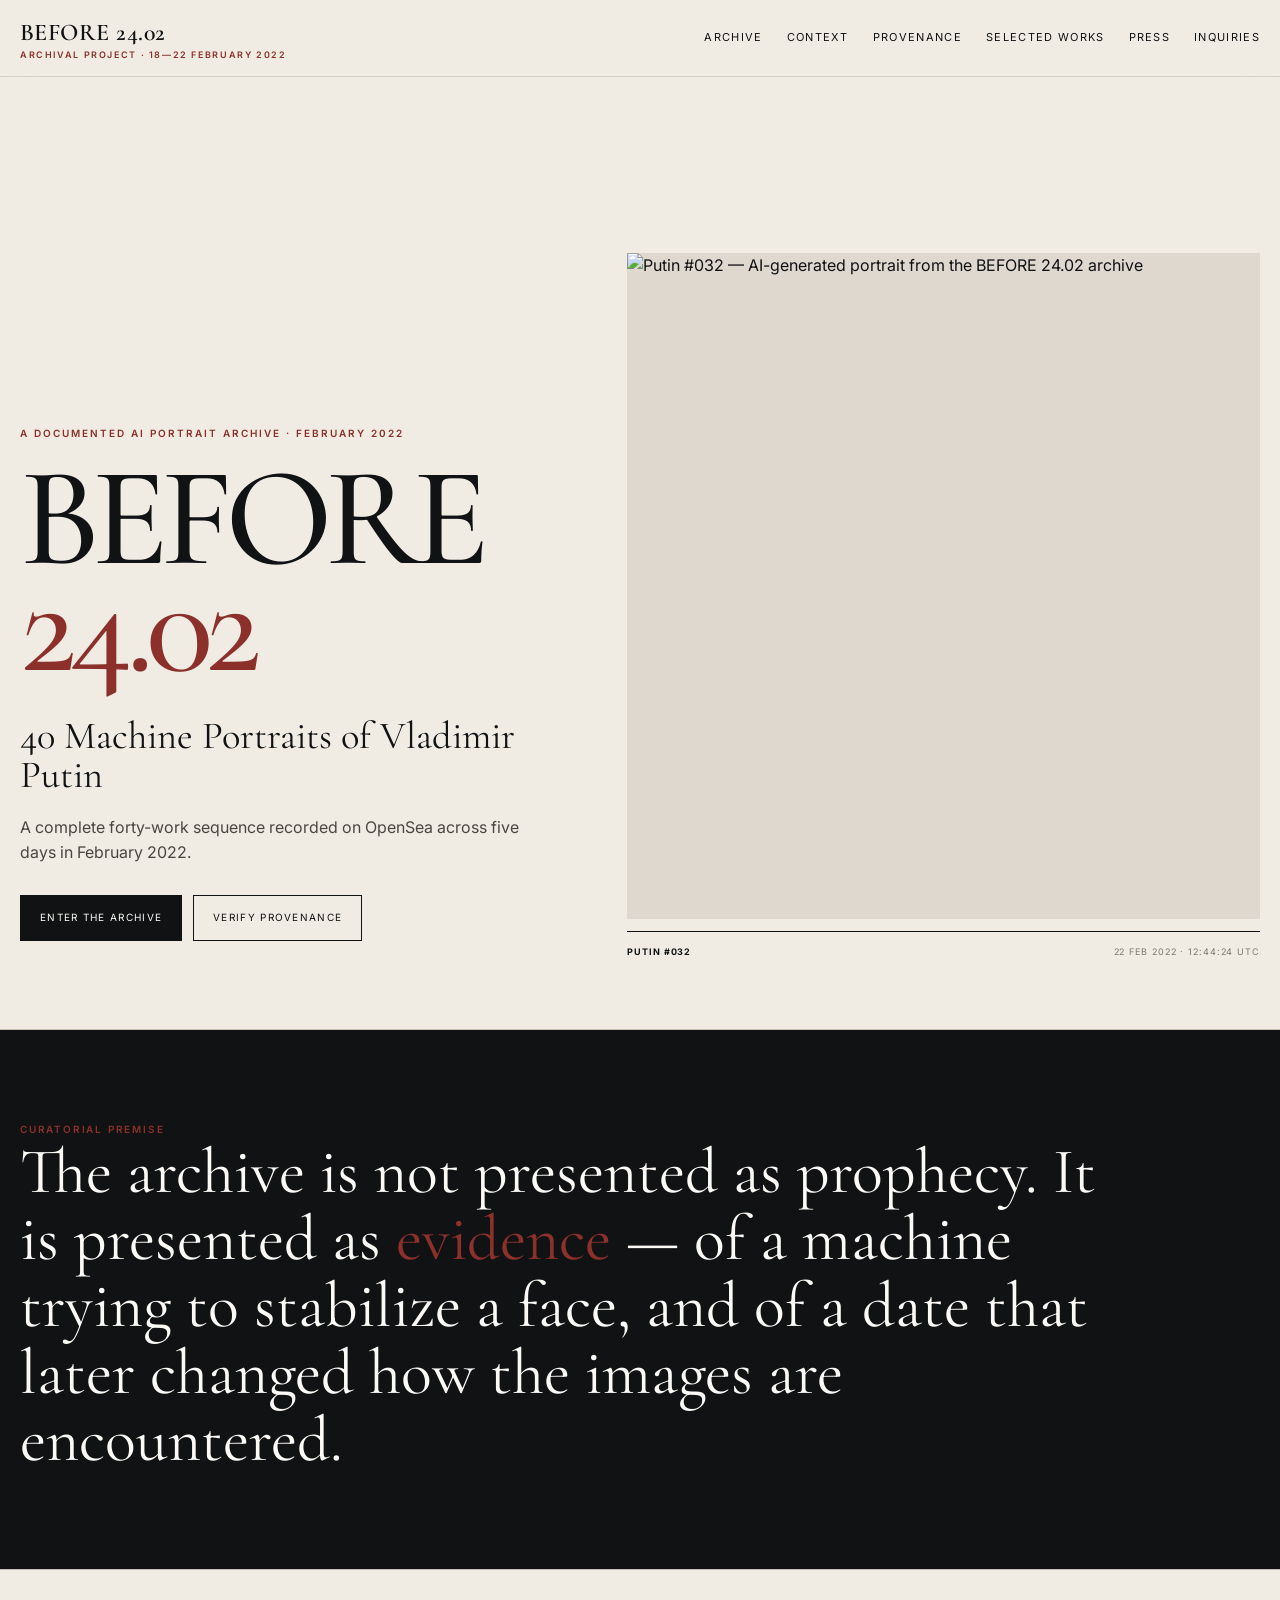
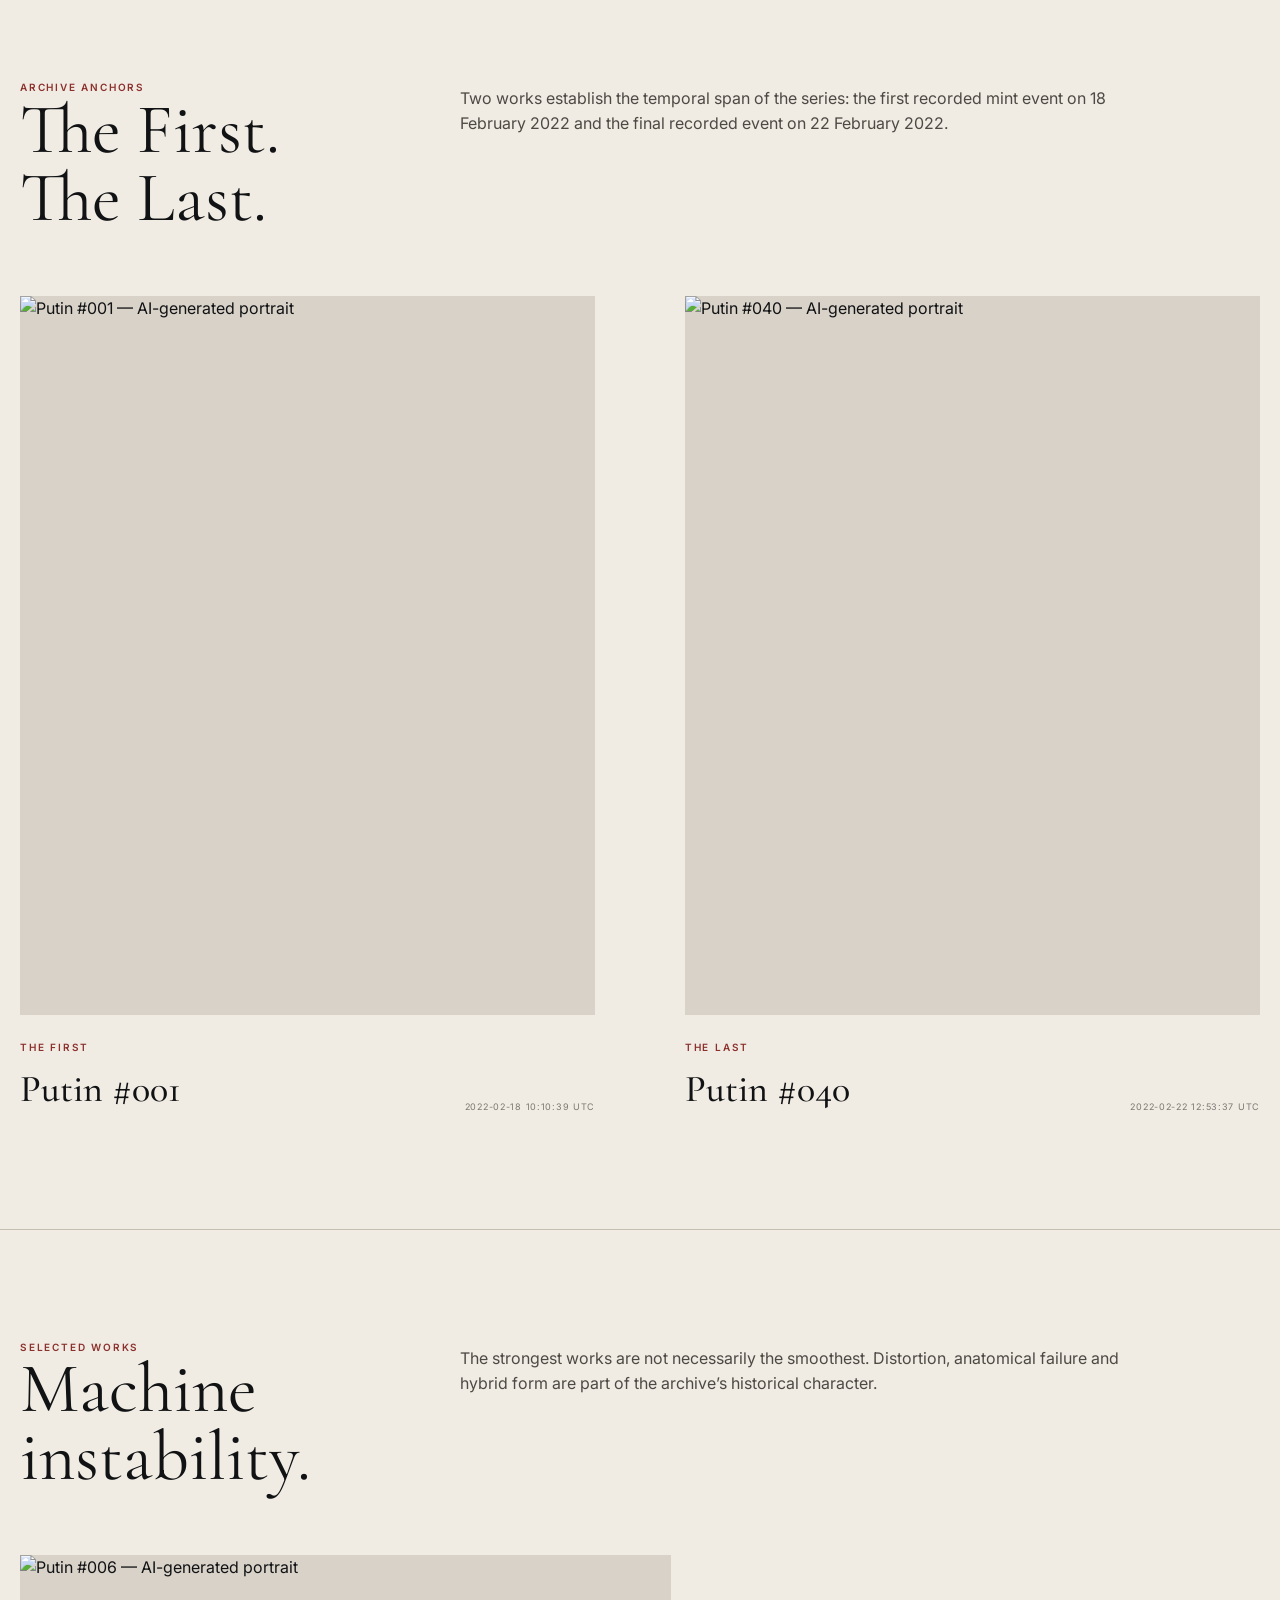
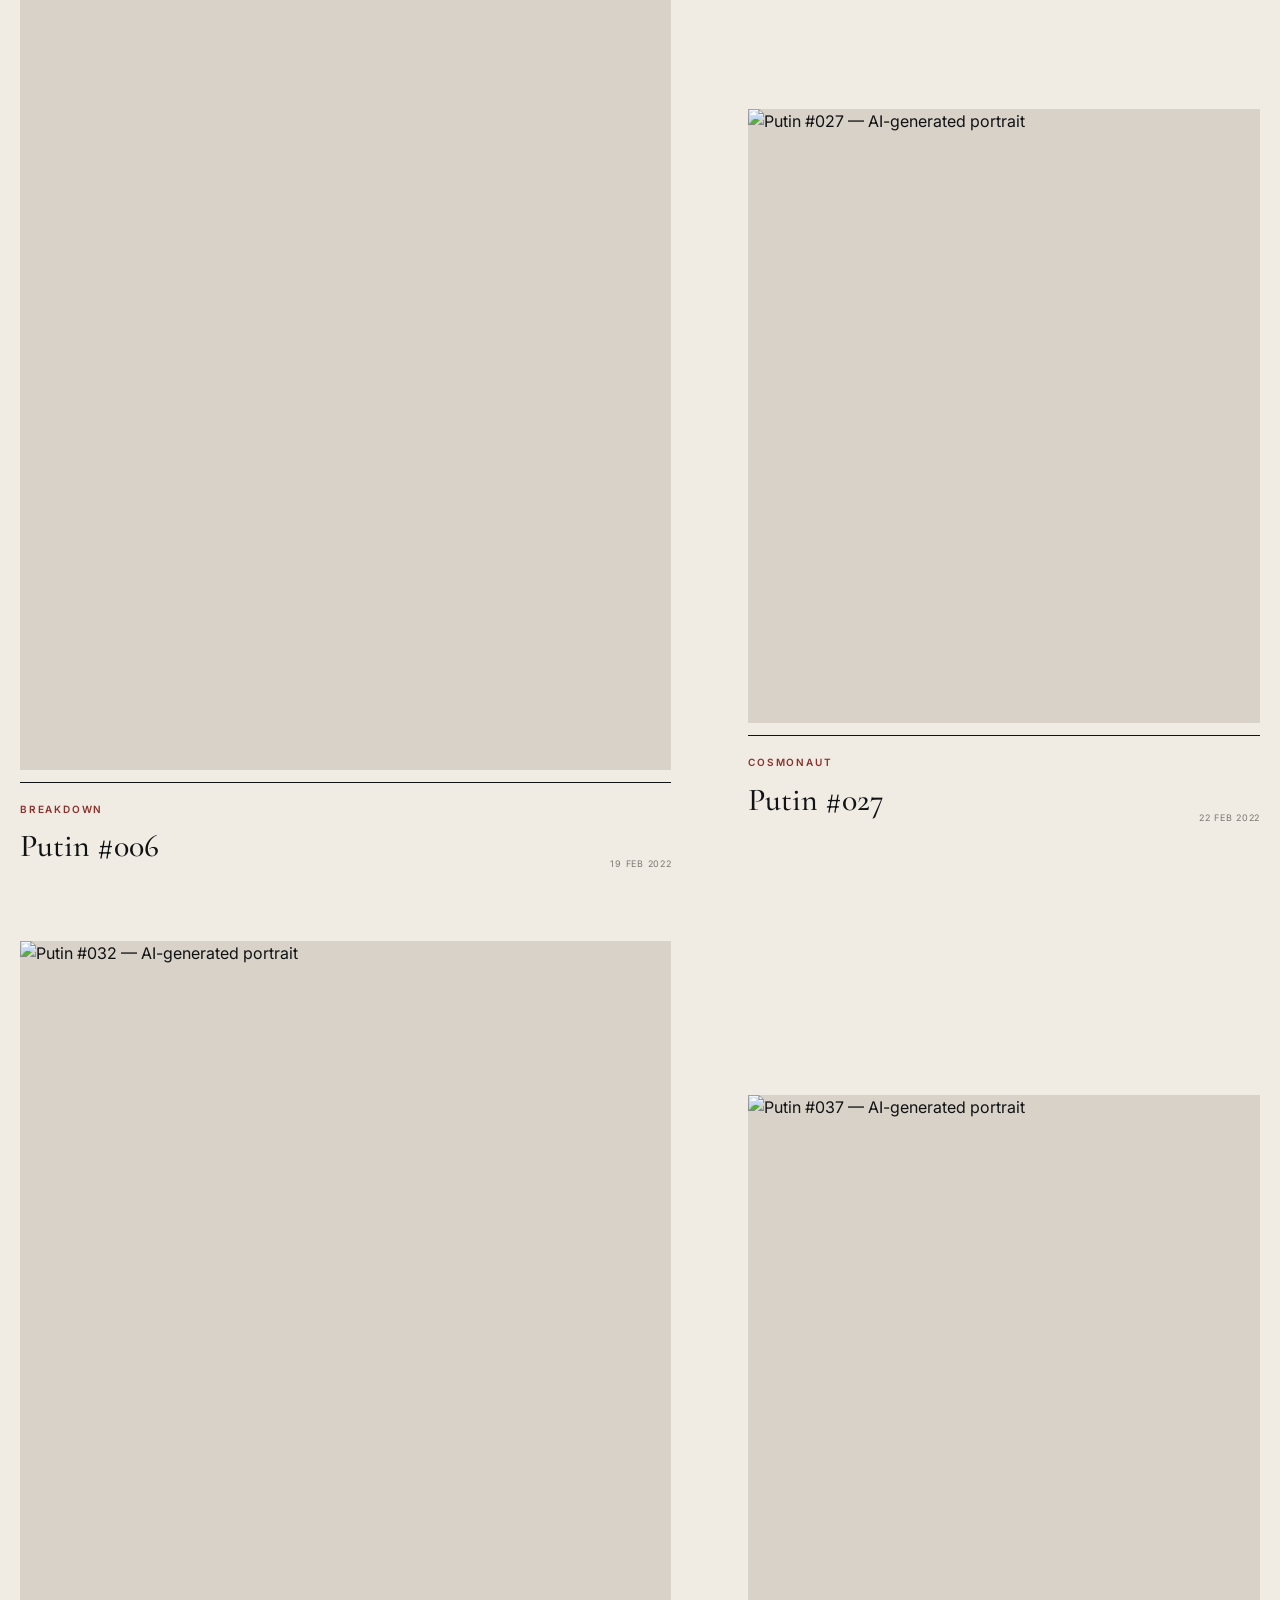
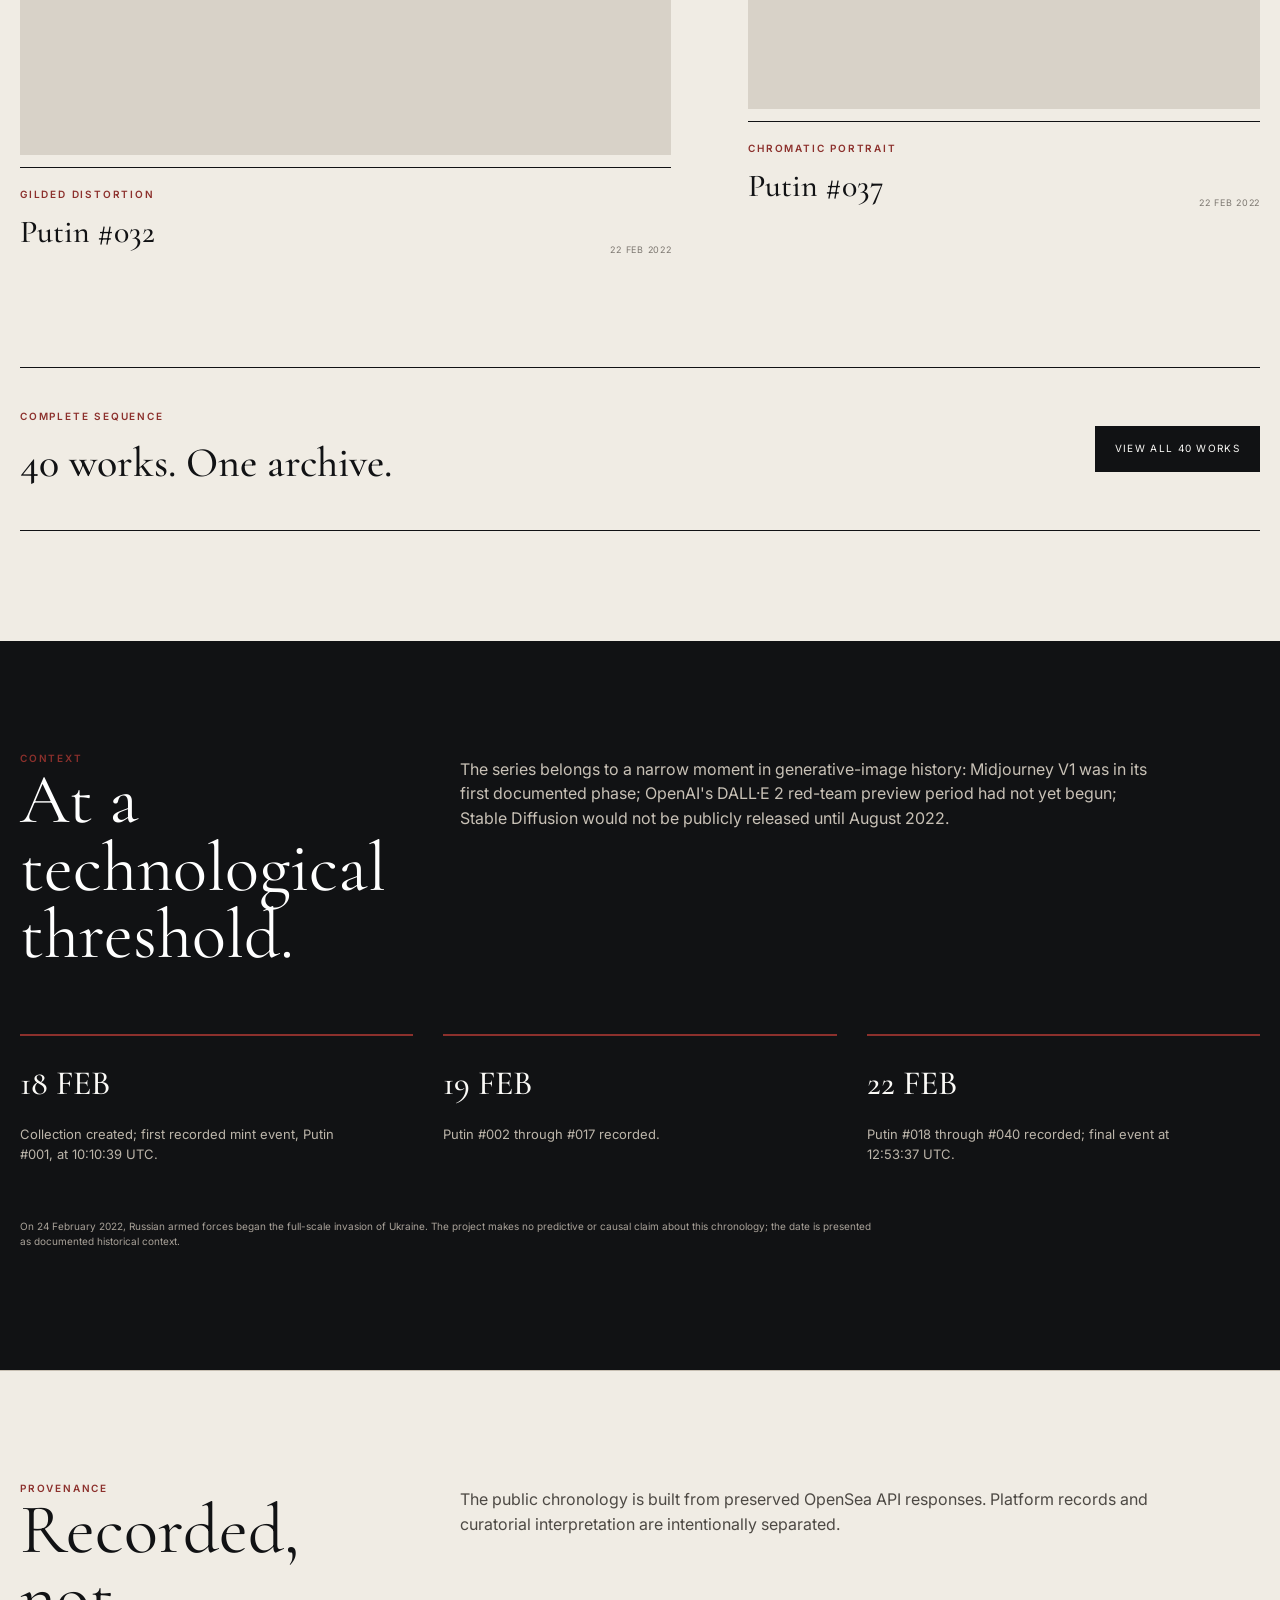
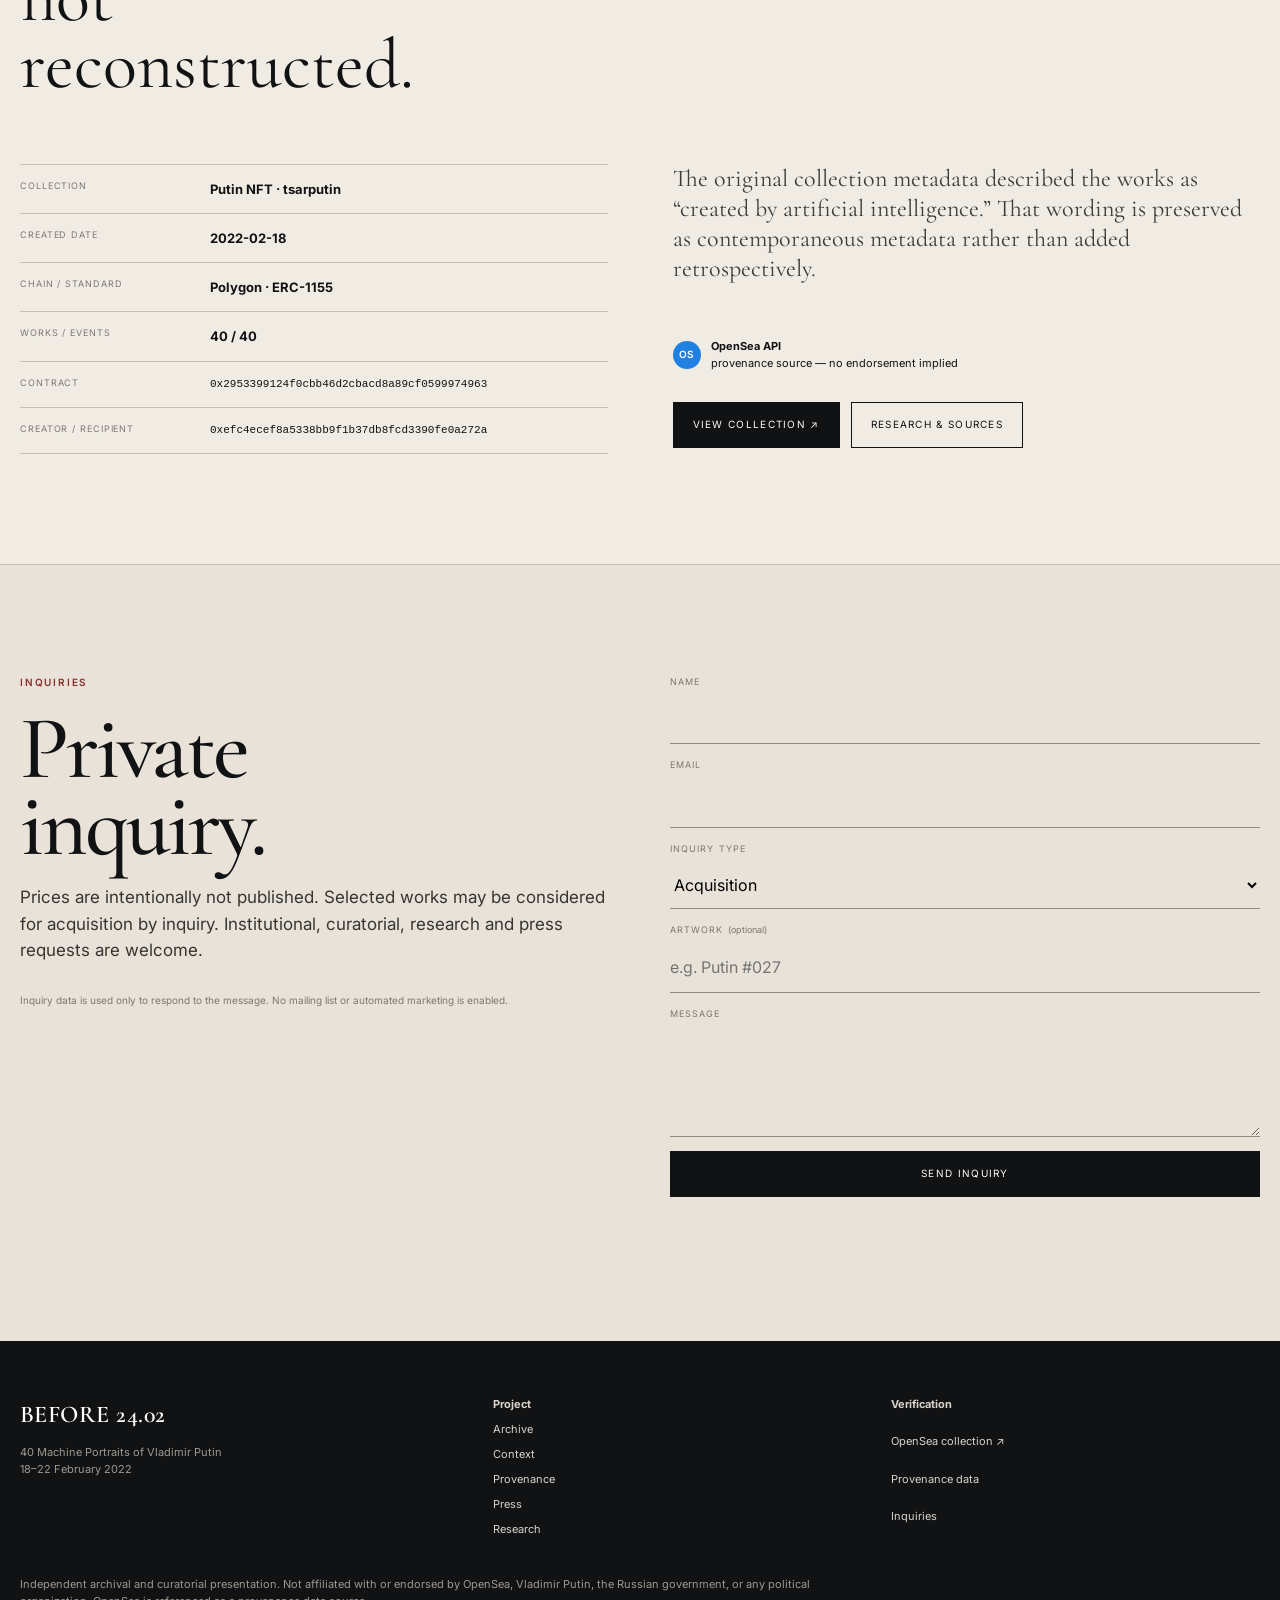
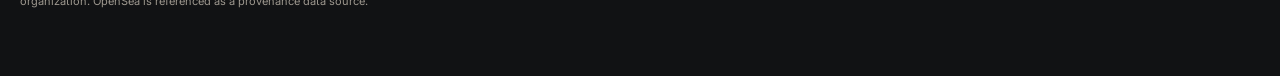
==== commit 5feb557a: "Use Putin 032 as homepage hero" ====
--- a/index.html
+++ b/index.html
@@ -1,7 +1,7 @@
 <!doctype html><html lang="en"><head><meta charset="utf-8"><meta name="viewport" content="width=device-width,initial-scale=1"><title>BEFORE 24.02 — 40 Machine Portraits, February 2022</title><meta name="description" content="A documented archive of 40 AI-generated portraits recorded on OpenSea between 18 and 22 February 2022."><meta name="theme-color" content="#f0ece4"><meta property="og:type" content="website"><meta property="og:title" content="BEFORE 24.02 — 40 Machine Portraits"><meta property="og:description" content="A documented forty-work AI portrait archive from February 2022."><link rel="stylesheet" href="/assets/style.css"></head><body>
 <header class="nav"><div class="wrap navin"><a class="brand" href="/"><span>BEFORE 24.02</span><small>ARCHIVAL PROJECT · 18—22 FEBRUARY 2022</small></a><button class="menu" aria-label="Open menu">☰</button><nav class="links"><a href="/archive.html">Archive</a><a href="#context">Context</a><a href="#provenance">Provenance</a><a href="#selected">Selected works</a><a href="/press.html">Press</a><a href="#inquiries">Inquiries</a></nav></div></header>
 <main>
-<section class="museum-hero"><div class="wrap museum-hero-grid"><div class="museum-hero-copy"><div class="eyebrow">A documented AI portrait archive · February 2022</div><h1>BEFORE<br><span>24.02</span></h1><h2>40 Machine Portraits of Vladimir Putin</h2><p>A complete forty-work sequence recorded on OpenSea across five days in February 2022.</p><div class="actions"><a class="btn dark" href="/archive.html">Enter the archive</a><a class="btn" href="#provenance">Verify provenance</a></div></div><figure class="museum-hero-art"><img src="https://raw2.seadn.io/polygon/0x2953399124f0cbb46d2cbacd8a89cf0599974963/bf484f02878f34a69b11efd1ddd90e/83bf484f02878f34a69b11efd1ddd90e.png" alt="Putin #027 — AI-generated portrait from the BEFORE 24.02 archive"><figcaption><b>PUTIN #027</b><span>22 FEB 2022 · 12:30:13 UTC</span></figcaption></figure></div></section>
+<section class="museum-hero"><div class="wrap museum-hero-grid"><div class="museum-hero-copy"><div class="eyebrow">A documented AI portrait archive · February 2022</div><h1>BEFORE<br><span>24.02</span></h1><h2>40 Machine Portraits of Vladimir Putin</h2><p>A complete forty-work sequence recorded on OpenSea across five days in February 2022.</p><div class="actions"><a class="btn dark" href="/archive.html">Enter the archive</a><a class="btn" href="#provenance">Verify provenance</a></div></div><figure class="museum-hero-art"><img src="https://raw2.seadn.io/polygon/0x2953399124f0cbb46d2cbacd8a89cf0599974963/f32d0e987111214c84a8641acf55b3/9ff32d0e987111214c84a8641acf55b3.jpeg" alt="Putin #032 — AI-generated portrait from the BEFORE 24.02 archive"><figcaption><b>PUTIN #032</b><span>22 FEB 2022 · 12:44:24 UTC</span></figcaption></figure></div></section>
 
 <section class="section dark statement-band"><div class="wrap"><div class="kicker">Curatorial premise</div><p class="quote">The archive is not presented as prophecy. It is presented as <em>evidence</em> — of a machine trying to stabilize a face, and of a date that later changed how the images are encountered.</p></div></section>
 
--- a/assets/style.css
+++ b/assets/style.css
@@ -4,3 +4,47 @@
 @media(max-width:1000px){.hero{grid-template-columns:1fr;align-items:center}.hero h1{font-size:clamp(78px,19vw,130px)}.hero-copy,.hero copy{padding:30px 0 0}.hero-copy{padding:20px 0 0}.hero .herocopy{padding-left:0}.section-title{grid-template-columns:1fr}.archive-grid{grid-template-columns:repeat(3,1fr)}.feature-grid,.provenance-grid,.inquiry,.work-layout{grid-template-columns:1fr}.work-image img{max-height:none}.facts{grid-template-columns:repeat(2,1fr)}.footer-grid{grid-template-columns:1fr 1fr}.footer-grid>div:first-child{grid-column:1/-1}}
 @media(max-width:700px){.wrap{width:min(calc(100% - 28px),var(--max))}.navin{height:64px}.links{display:none;position:absolute;top:64px;left:0;right:0;background:var(--paper);padding:20px 14px 26px;border-bottom:1px solid var(--rule);flex-direction:column;align-items:flex-start}.links.open{display:flex}.menu{display:block}.hero{min-height:auto;padding:72px 0 60px}.hero h1{font-size:clamp(67px,21vw,105px)}.herocopy{padding:20px 0 0}.section{padding:76px 0}.section-title{margin-bottom:38px}.archive-grid{grid-template-columns:repeat(2,1fr);gap:28px 12px}.timeline{grid-template-columns:1fr}.feature-grid,.feature-stack{grid-template-columns:1fr}.facts{grid-template-columns:1fr 1fr}.fact{padding:20px 15px}.fact b{font-size:25px}.drow{grid-template-columns:1fr;gap:4px}.footer-grid{grid-template-columns:1fr}.work-title{font-size:50px}.modal-box{padding:28px 20px}.mobile-only{display:block}}
 @media(prefers-reduced-motion:reduce){*{scroll-behavior:auto!important;transition:none!important}}
+
+/* Museum v2 */
+.museum-hero{padding:58px 0 70px;border-bottom:1px solid var(--rule)}
+.museum-hero-grid{display:grid;grid-template-columns:minmax(0,.9fr) minmax(420px,1.1fr);gap:7vw;align-items:end;min-height:calc(100vh - 76px)}
+.museum-hero-copy{padding-bottom:2vh}
+.museum-hero-copy h1{font-family:var(--serif);font-weight:500;font-size:clamp(82px,11vw,166px);line-height:.76;letter-spacing:-.055em;margin:24px 0 38px}
+.museum-hero-copy h1 span{color:var(--oxide)}
+.museum-hero-copy h2{font-family:var(--serif);font-weight:400;font-size:clamp(28px,3vw,46px);line-height:1.02;margin:0 0 20px;max-width:570px}
+.museum-hero-copy>p{max-width:520px;color:#4a4641}
+.museum-hero-art{margin:0;align-self:stretch;display:grid;align-content:end}
+.museum-hero-art img{width:100%;height:min(74vh,820px);object-fit:contain;background:#ded8cf}
+.museum-hero-art figcaption{display:flex;justify-content:space-between;gap:18px;padding-top:13px;border-top:1px solid var(--ink);margin-top:12px;font-size:9px;letter-spacing:.1em;text-transform:uppercase}
+.museum-hero-art figcaption span{color:var(--muted)}
+.statement-band{padding:92px 0 96px}
+.anchors-grid{display:grid;grid-template-columns:1fr 1fr;gap:7vw}
+.anchor-work img{width:100%;aspect-ratio:4/5;object-fit:cover;background:#d8d2c8}
+.anchor-caption{display:flex;justify-content:space-between;align-items:end;gap:20px;padding-top:18px}
+.anchor-caption h3{font-family:var(--serif);font-size:38px;font-weight:500;margin:2px 0 0}
+.anchor-time{font-size:9px;color:var(--muted);letter-spacing:.08em;text-transform:uppercase;text-align:right;padding-bottom:5px}
+.signature-grid{display:grid;grid-template-columns:1.12fr .88fr;gap:70px 6vw;align-items:start}
+.signature-work img{width:100%;object-fit:cover;background:#d8d2c8}
+.signature-work.s-006 img,.signature-work.s-032 img{aspect-ratio:4/5}
+.signature-work.s-027,.signature-work.s-037{margin-top:12vw}
+.signature-work.s-027 img,.signature-work.s-037 img{aspect-ratio:5/6}
+.signature-caption{display:flex;justify-content:space-between;align-items:end;gap:18px;border-top:1px solid var(--ink);padding-top:12px;margin-top:12px}
+.signature-caption h3{font-family:var(--serif);font-size:32px;font-weight:500;margin:2px 0 0}
+.signature-caption>span{font-size:9px;color:var(--muted);text-transform:uppercase;letter-spacing:.08em}
+.archive-entry{margin-top:110px;padding:34px 0;border-top:1px solid var(--ink);border-bottom:1px solid var(--ink);display:flex;align-items:center;justify-content:space-between;gap:30px}
+.archive-entry h3{font-family:var(--serif);font-size:42px;font-weight:500;margin:4px 0 0}
+.inquiries-section{background:#e8e2d8}
+.archive-hero{padding:110px 0 80px}
+.archive-hero h1{font-family:var(--serif);font-weight:500;font-size:clamp(72px,12vw,165px);line-height:.82;letter-spacing:-.055em;margin:22px 0 45px}
+.archive-intro{display:grid;grid-template-columns:1fr 1fr;gap:7vw;max-width:980px;font-family:var(--serif);font-size:24px;line-height:1.2}
+.archive-catalog{padding:20px 0 120px}
+.archive-catalog-head{display:grid;grid-template-columns:auto auto auto 1fr;gap:14px;align-items:center;border-top:1px solid var(--ink);padding:14px 0 28px;font-size:9px;letter-spacing:.1em;text-transform:uppercase}
+.catalog-note{text-align:right;color:var(--muted)}
+.archive-page-grid{grid-template-columns:repeat(4,1fr);gap:64px 22px}
+.archive-page-grid .archive-item img{aspect-ratio:4/5}
+.catalog-caption{display:flex;justify-content:space-between;align-items:flex-start;gap:10px;border-top:1px solid var(--ink);margin-top:10px;padding-top:10px}
+.catalog-caption .num{font-family:var(--serif);font-size:22px;line-height:1}
+.catalog-caption .cur-title{display:block;font-size:8px;letter-spacing:.08em;text-transform:uppercase;color:var(--oxide);margin-top:5px}
+.catalog-caption .date{font-size:8px;color:var(--muted);white-space:nowrap;text-transform:uppercase;letter-spacing:.08em;padding-top:3px}
+@media(max-width:1000px){.museum-hero-grid{grid-template-columns:1fr;min-height:auto}.museum-hero-art img{height:auto;max-height:76vh}.museum-hero-copy{padding-top:25px}.signature-grid{gap:60px 24px}.archive-page-grid{grid-template-columns:repeat(3,1fr)}}
+@media(max-width:700px){.museum-hero{padding:52px 0 52px}.museum-hero-grid{gap:42px}.museum-hero-copy h1{font-size:clamp(76px,24vw,112px);line-height:.75;margin:20px 0 32px}.museum-hero-copy h2{font-size:31px}.museum-hero-art img{width:100%;max-height:none;aspect-ratio:4/5;object-fit:cover}.museum-hero-art figcaption{font-size:8px}.statement-band{padding:72px 0}.anchors-grid{grid-template-columns:1fr;gap:68px}.anchor-caption{display:block}.anchor-time{text-align:left;margin-top:7px}.anchor-caption h3{font-size:34px}.signature-grid{grid-template-columns:1fr;gap:72px}.signature-work.s-027,.signature-work.s-037{margin-top:0}.signature-work img{aspect-ratio:4/5!important}.signature-caption h3{font-size:30px}.archive-entry{margin-top:78px;display:block}.archive-entry .btn{margin-top:22px;width:100%}.archive-hero{padding:76px 0 58px}.archive-hero h1{font-size:clamp(64px,22vw,100px);margin-bottom:34px}.archive-intro{grid-template-columns:1fr;font-size:21px;gap:10px}.archive-page-grid{grid-template-columns:repeat(2,1fr);gap:45px 12px}.archive-catalog-head{grid-template-columns:auto auto auto}.catalog-note{display:none}.catalog-caption{display:block}.catalog-caption .date{display:block;margin-top:7px}.catalog-caption .num{font-size:20px}}
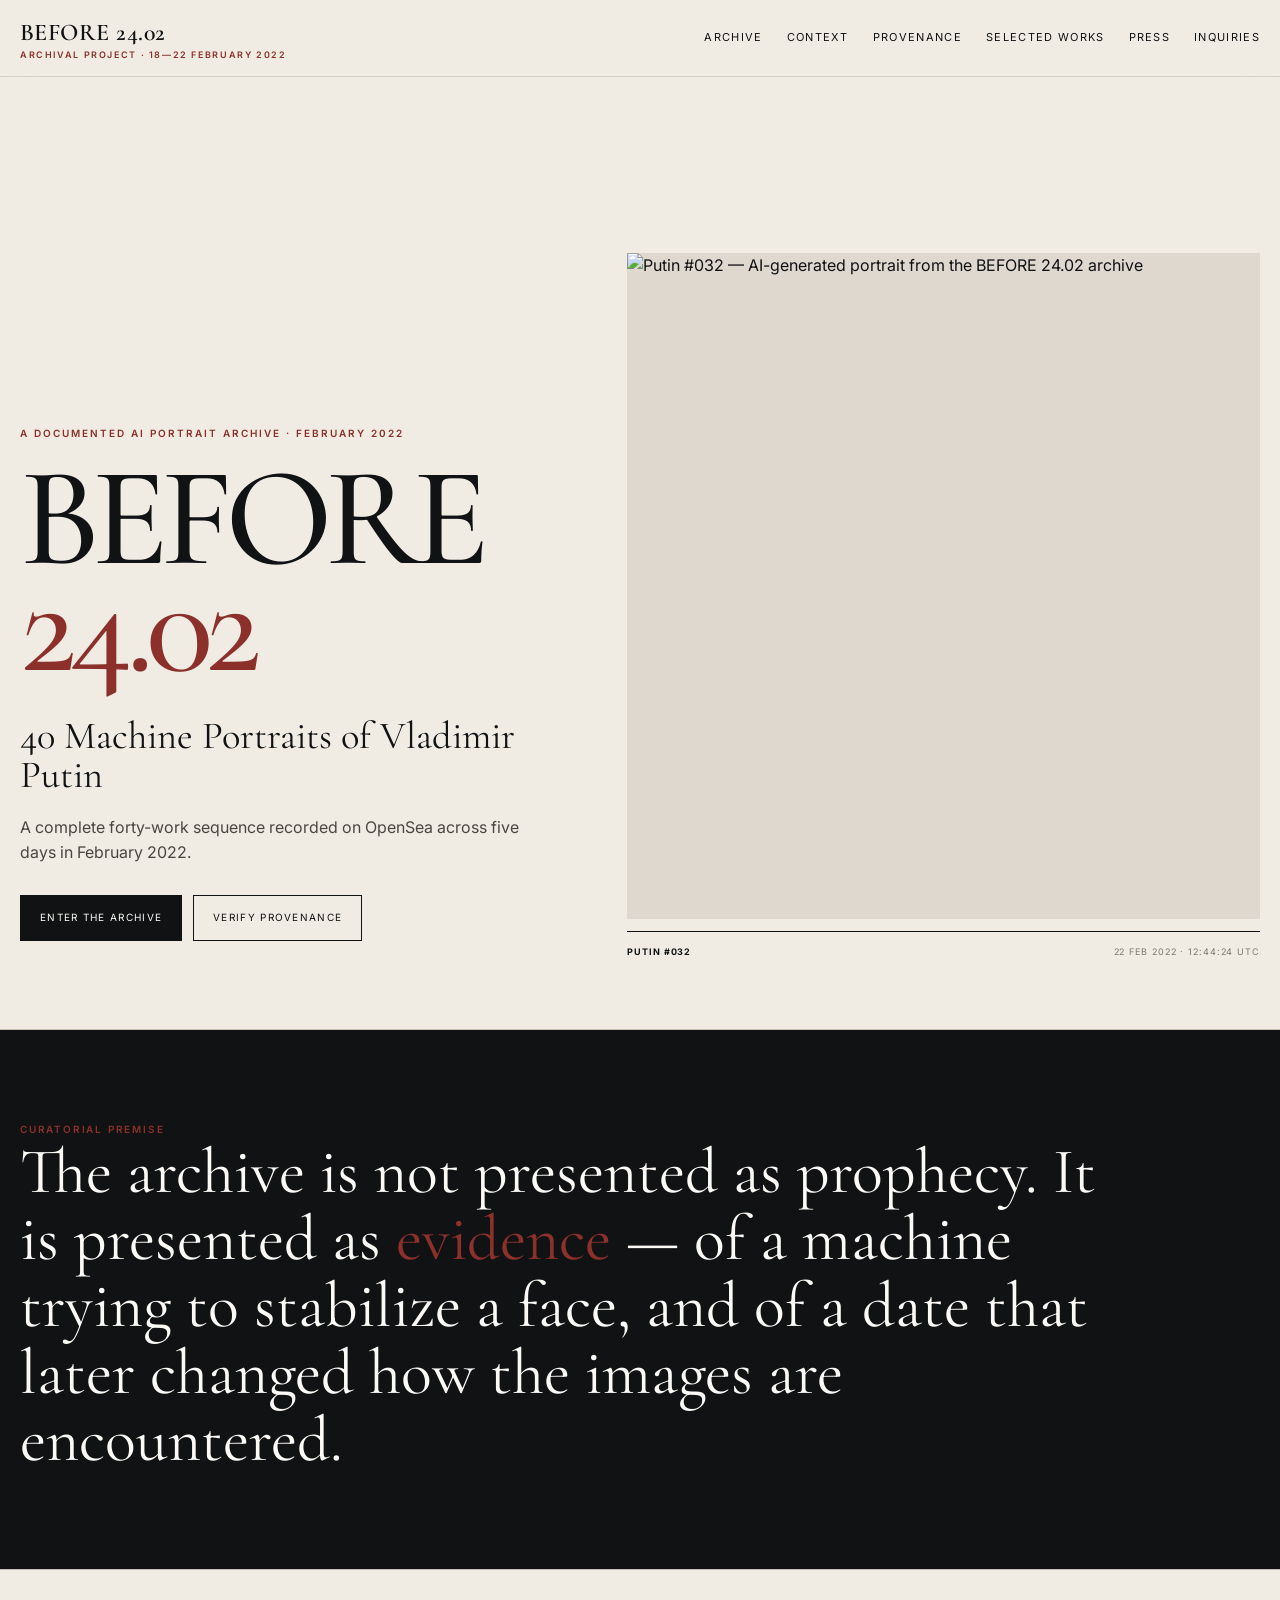
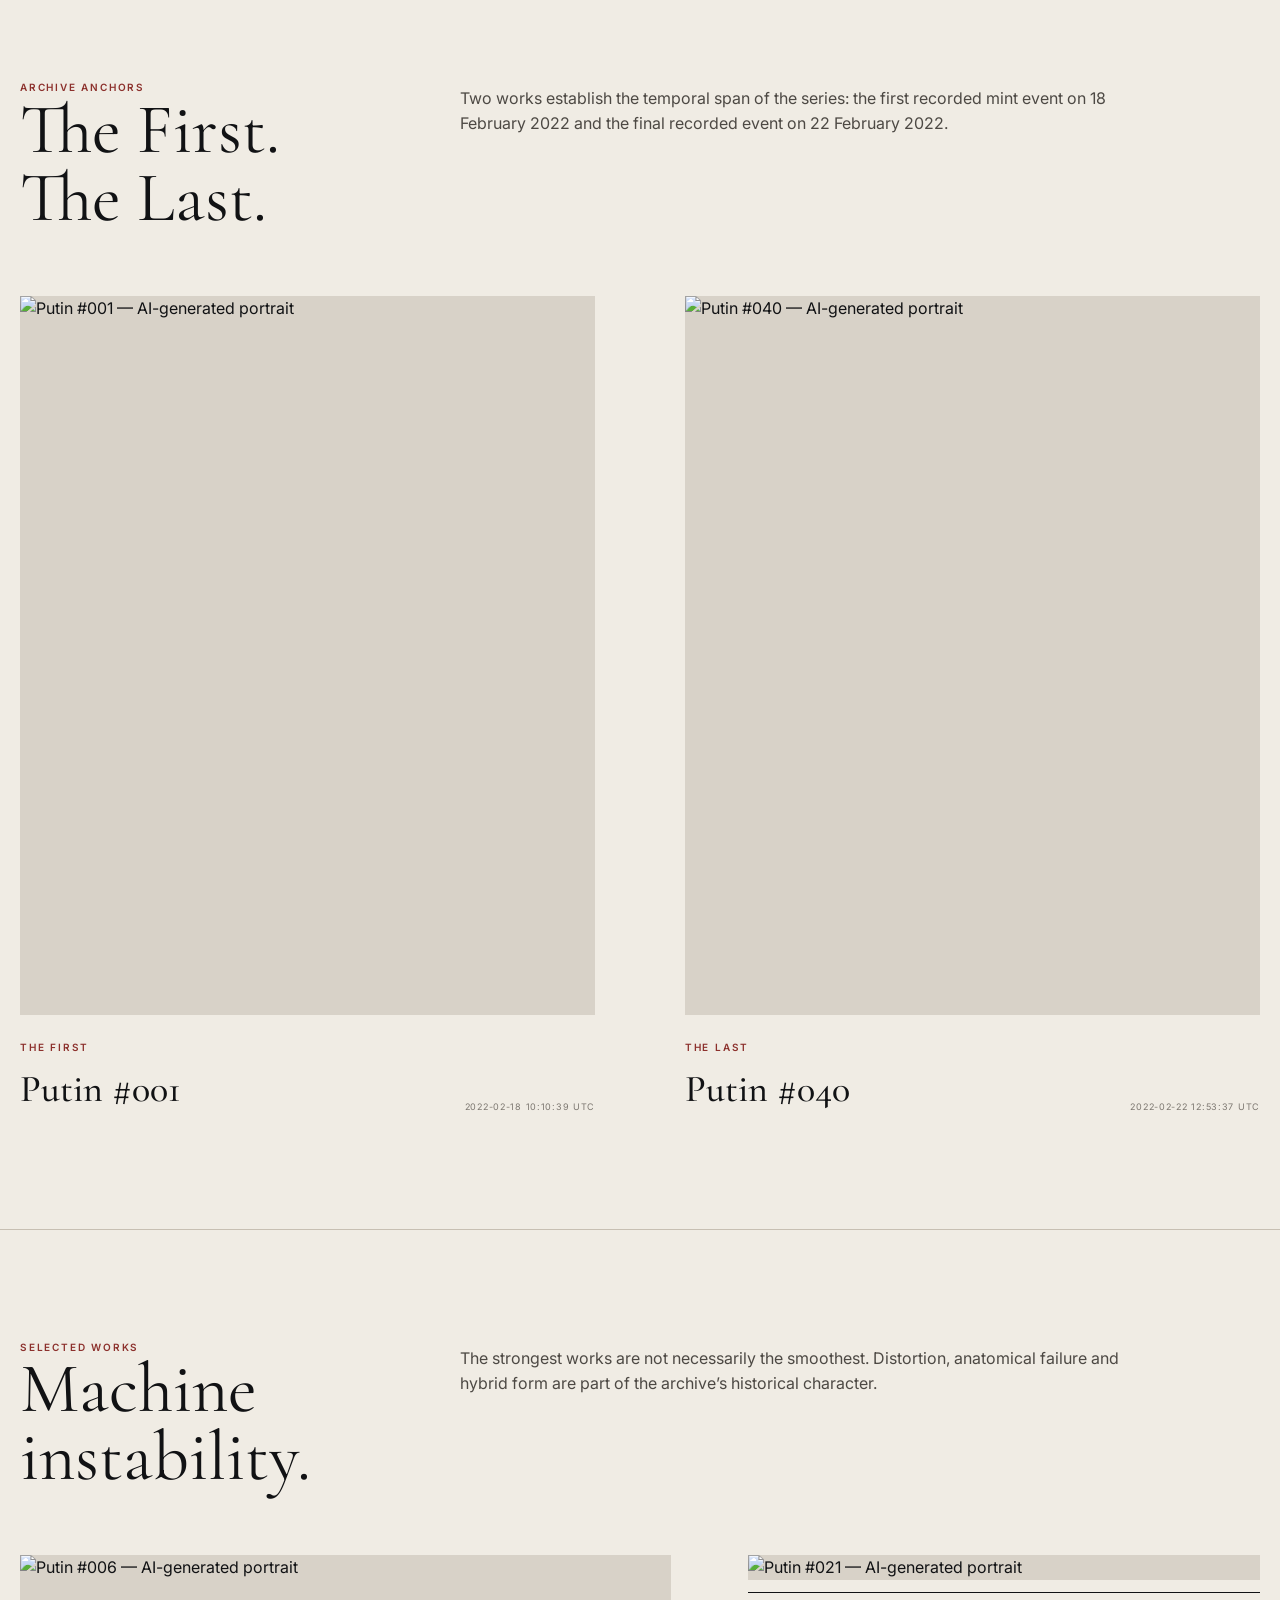
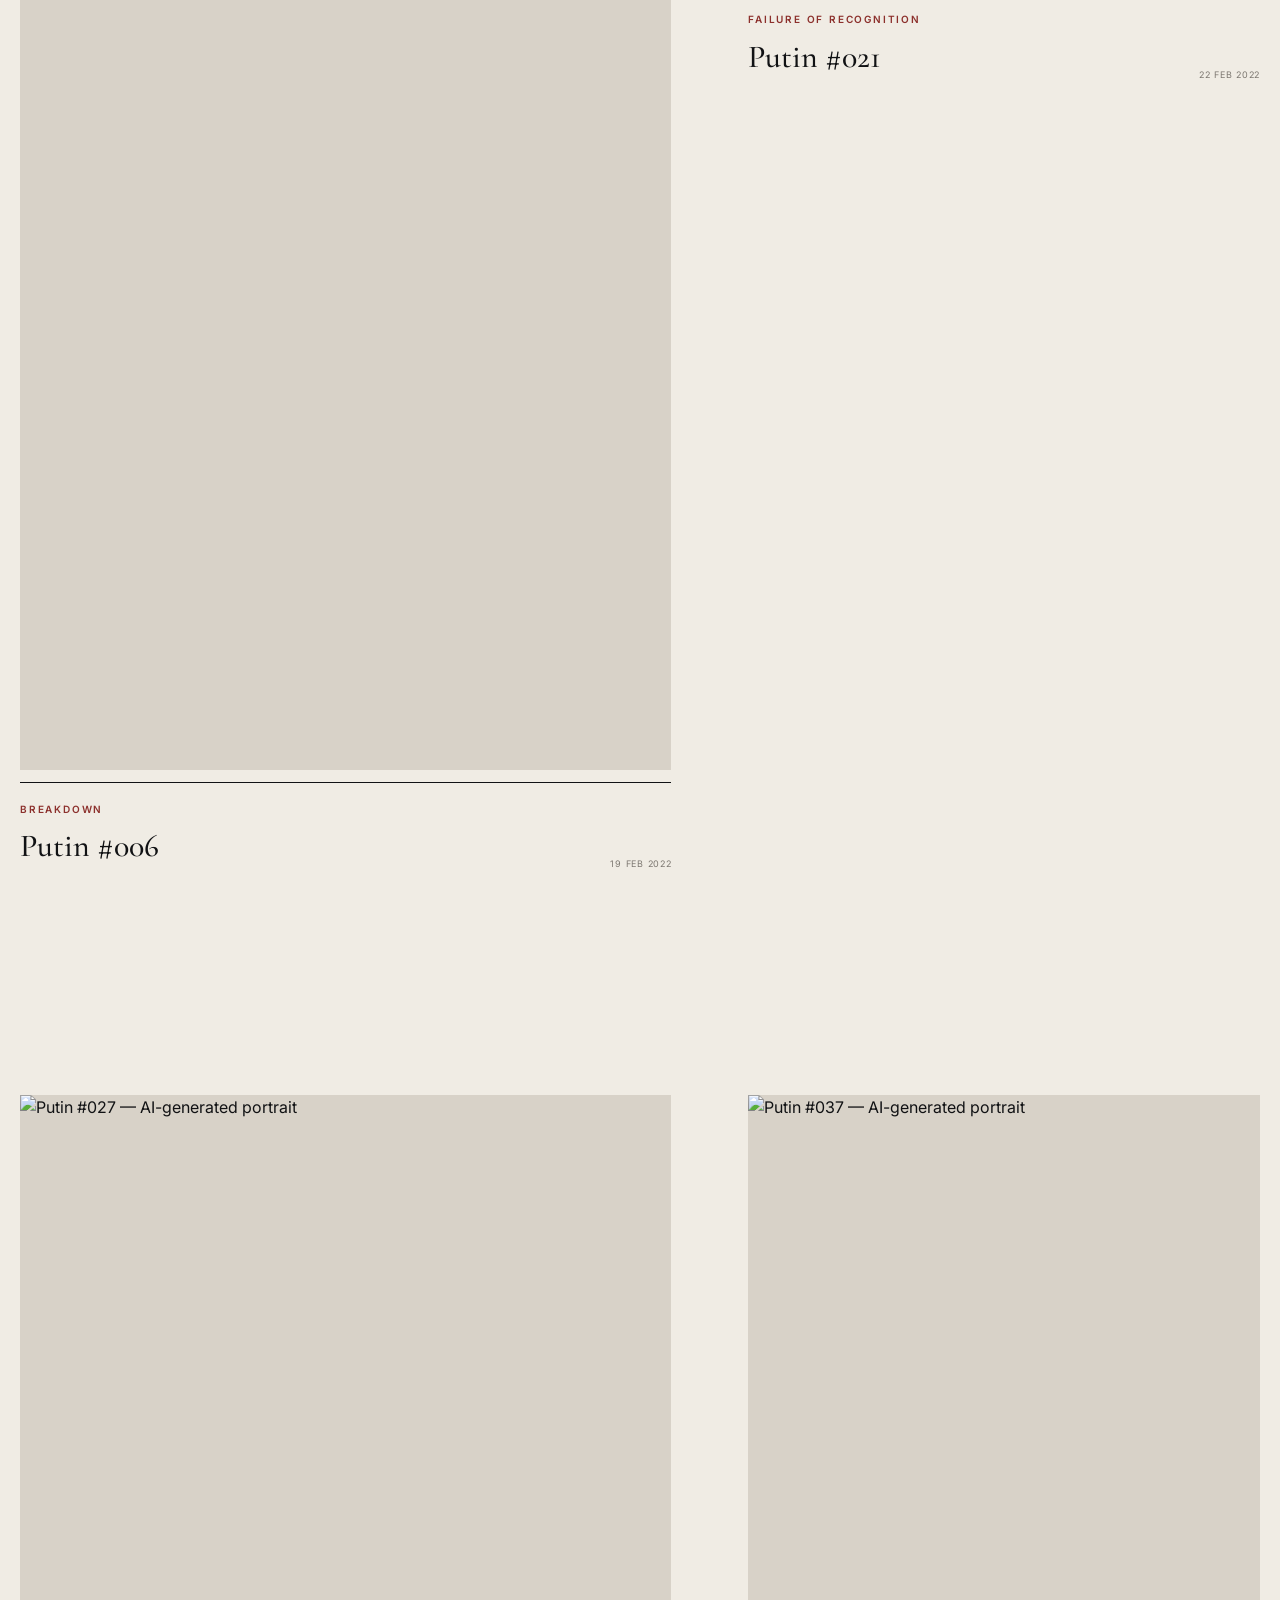
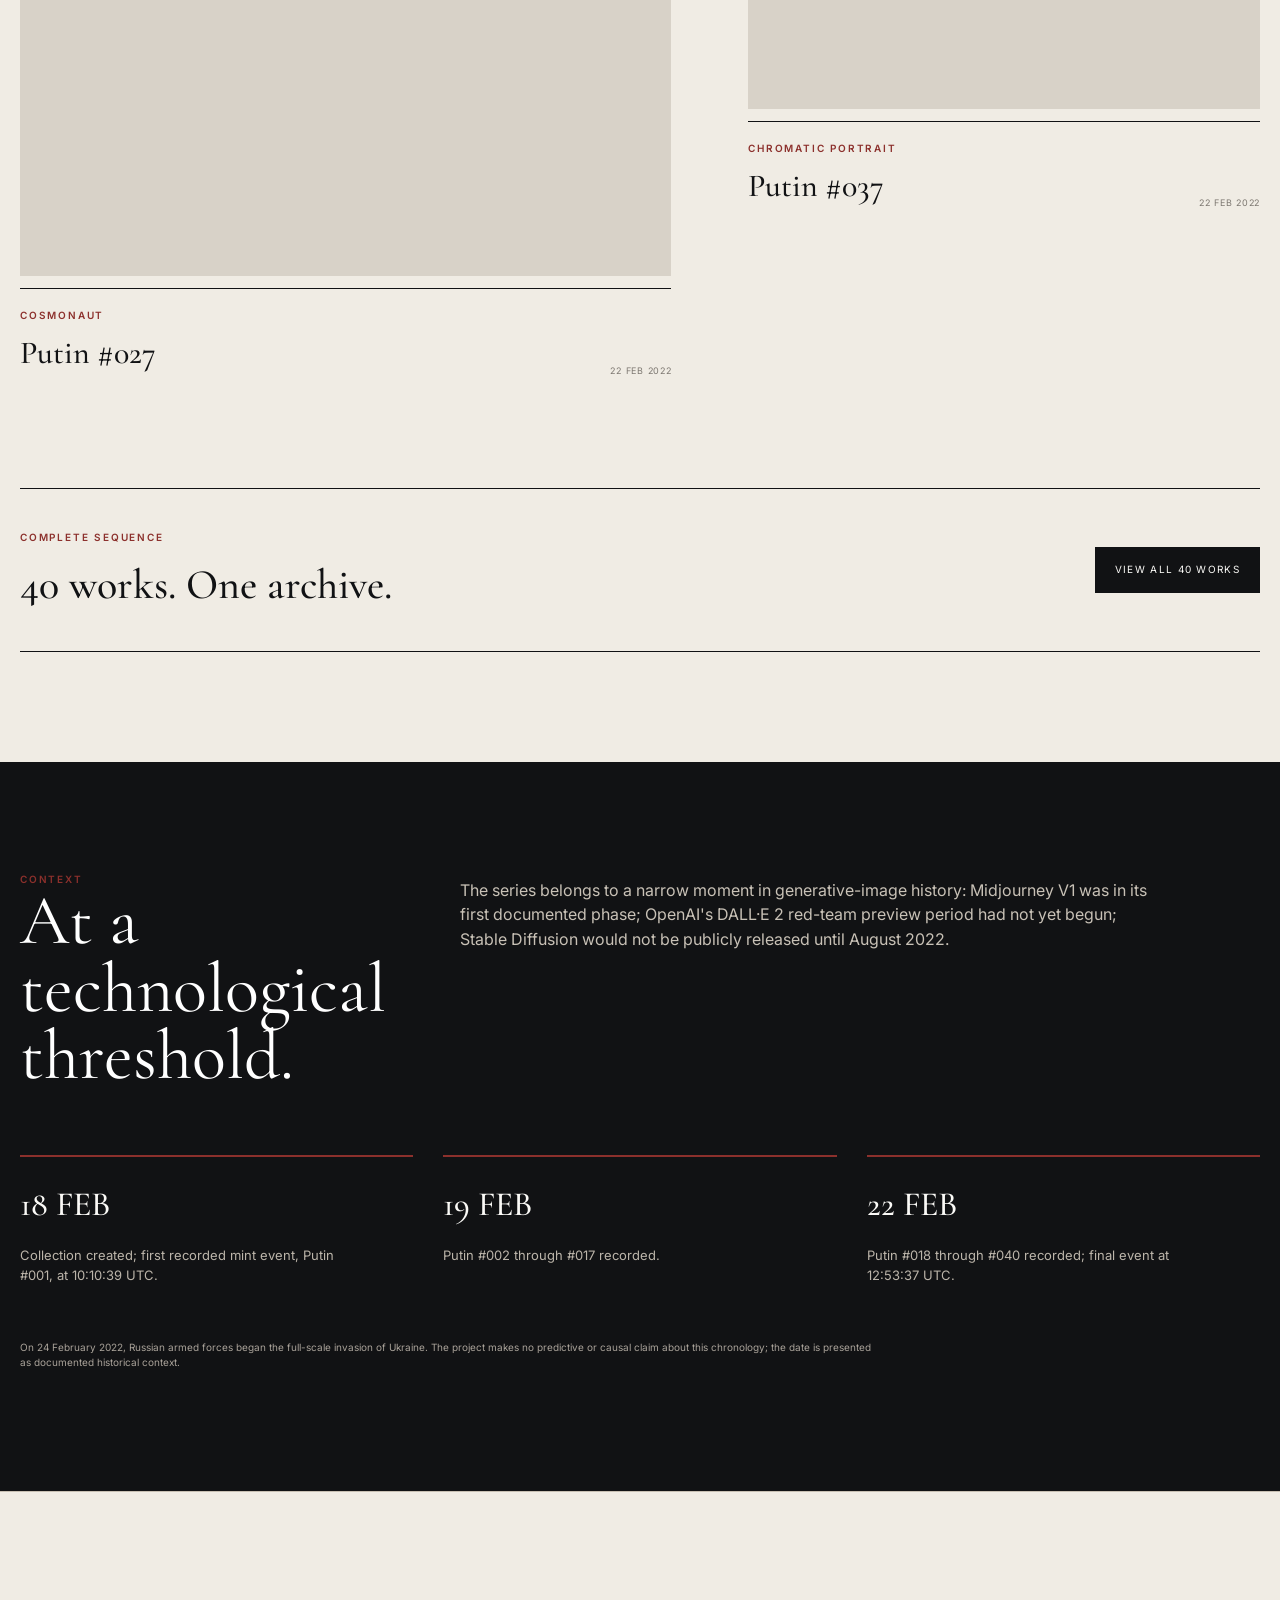
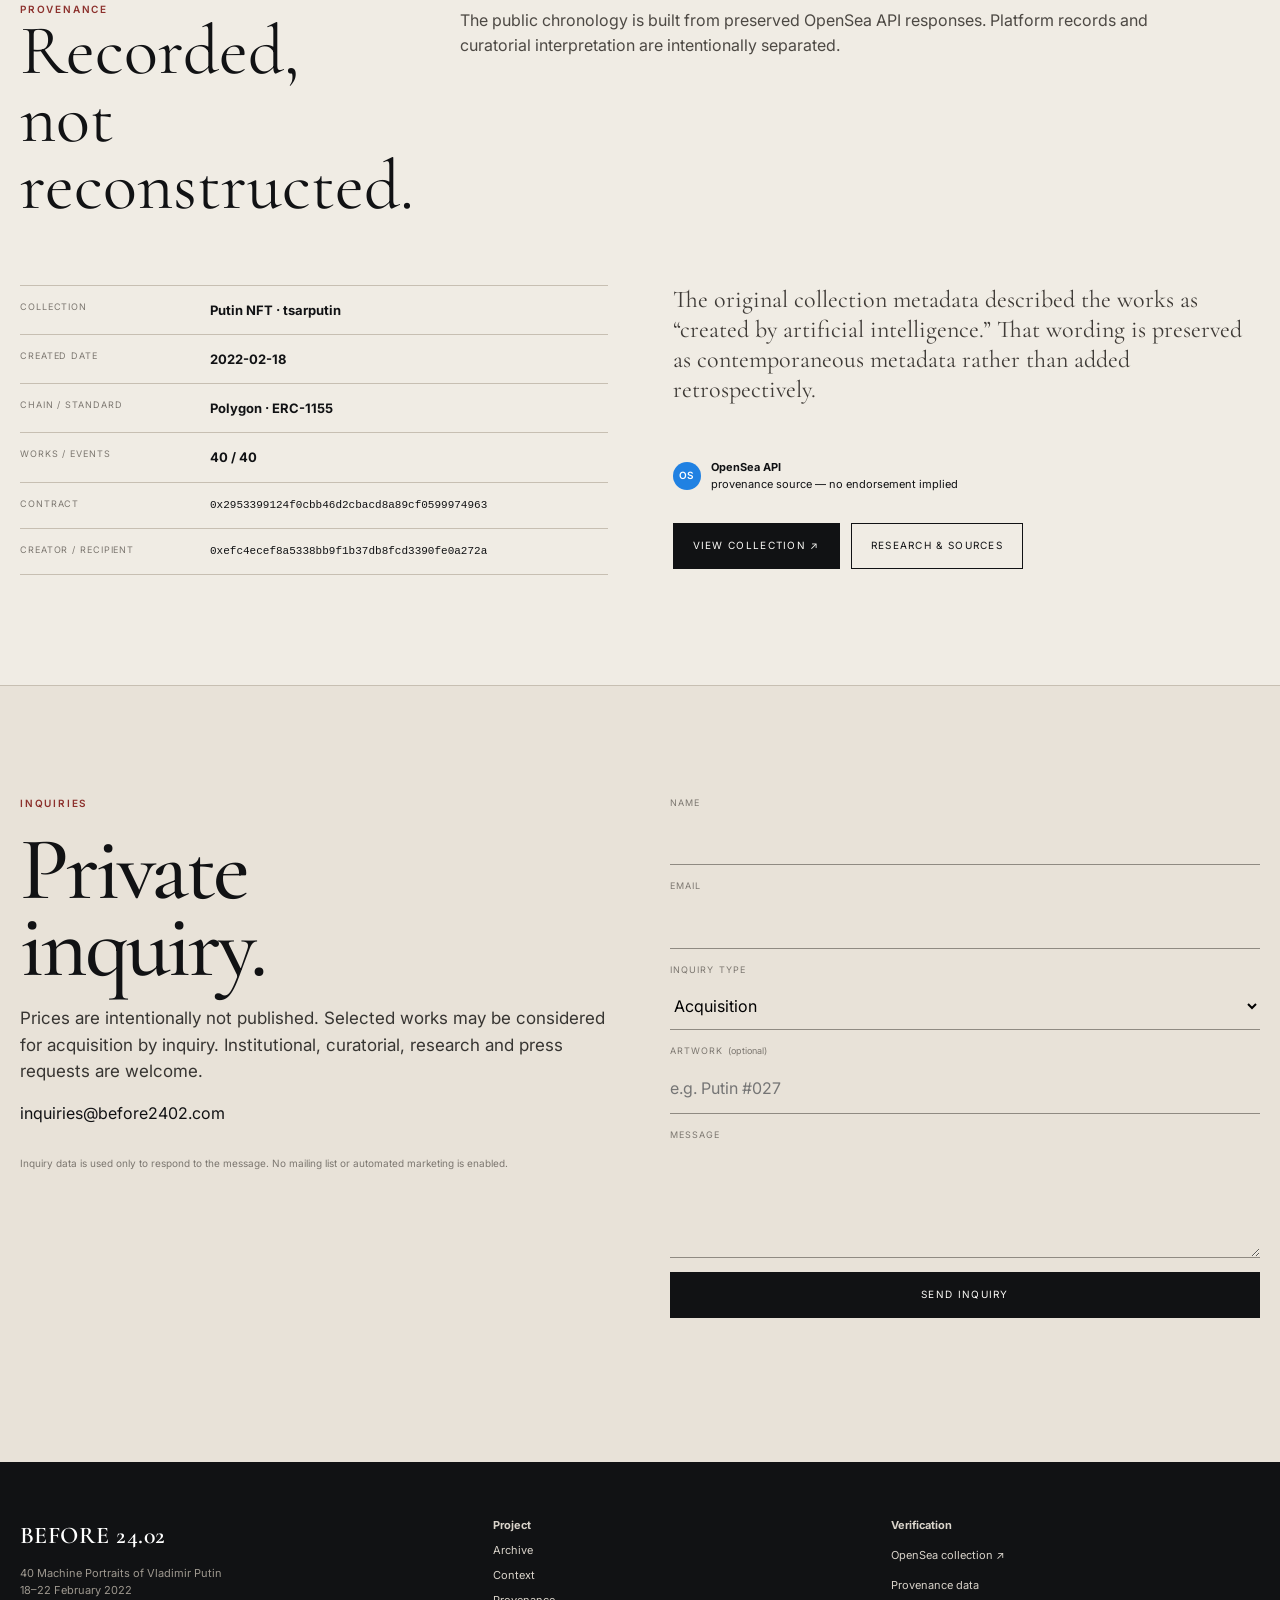
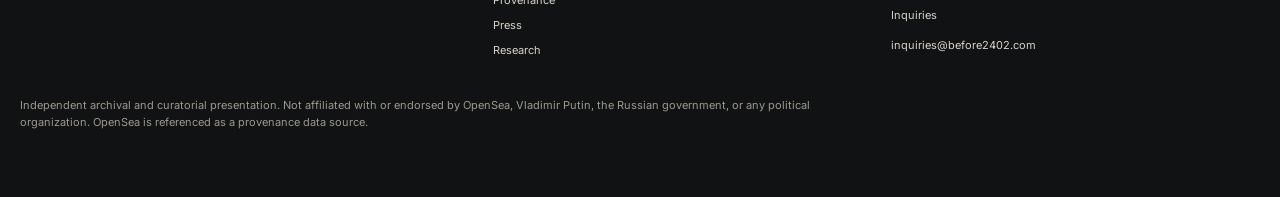
==== commit 3c56434a: "Add public inquiry email to index.html" ====
--- a/index.html
+++ b/index.html
@@ -13,7 +13,7 @@
 
 <section class="section" id="provenance"><div class="wrap"><div class="section-title"><div><div class="kicker">Provenance</div><h2>Recorded,<br>not reconstructed.</h2></div><p>The public chronology is built from preserved OpenSea API responses. Platform records and curatorial interpretation are intentionally separated.</p></div><div class="provenance-grid"><div class="data-table"><div class="drow"><span>Collection</span><b>Putin NFT · tsarputin</b></div><div class="drow"><span>Created date</span><b>2022-02-18</b></div><div class="drow"><span>Chain / standard</span><b>Polygon · ERC-1155</b></div><div class="drow"><span>Works / events</span><b>40 / 40</b></div><div class="drow"><span>Contract</span><span class="mono">0x2953399124f0cbb46d2cbacd8a89cf0599974963</span></div><div class="drow"><span>Creator / recipient</span><span class="mono">0xefc4ecef8a5338bb9f1b37db8fcd3390fe0a272a</span></div></div><div><p class="work-note" style="margin-top:0">The original collection metadata described the works as “created by artificial intelligence.” That wording is preserved as contemporaneous metadata rather than added retrospectively.</p><div class="source-badge"><span class="osdot">OS</span><span><b>OpenSea API</b><br>provenance source — no endorsement implied</span></div><div class="actions"><a class="btn dark" href="https://opensea.io/collection/tsarputin" target="_blank" rel="noopener">View collection ↗</a><a class="btn" href="/sources.html">Research & sources</a></div></div></div></div></section>
 
-<section class="section inquiries-section" id="inquiries"><div class="wrap inquiry"><div><div class="kicker">Inquiries</div><h2 class="display" style="font-size:clamp(52px,7vw,96px)">Private<br>inquiry.</h2><p class="lede">Prices are intentionally not published. Selected works may be considered for acquisition by inquiry. Institutional, curatorial, research and press requests are welcome.</p><p class="legal" style="margin-top:30px">Inquiry data is used only to respond to the message. No mailing list or automated marketing is enabled.</p></div><form class="form inquiry-form" data-inquiry-form><input type="hidden" name="artwork" value="General inquiry"><input type="text" name="website" tabindex="-1" autocomplete="off" style="position:absolute;left:-9999px" aria-hidden="true"><div class="field"><label>Name</label><input name="name" required></div><div class="field"><label>Email</label><input type="email" name="email" required></div><div class="field"><label>Inquiry type</label><select name="type"><option>Acquisition</option><option>Curatorial / institutional</option><option>Press</option><option>Research</option></select></div><div class="field"><label>Artwork <span style="text-transform:none;letter-spacing:0">(optional)</span></label><input name="artwork_reference" placeholder="e.g. Putin #027"></div><div class="field"><label>Message</label><textarea name="message" required></textarea></div><button class="btn dark" type="submit">Send inquiry</button><p class="form-status legal" aria-live="polite"></p></form></div></section>
+<section class="section inquiries-section" id="inquiries"><div class="wrap inquiry"><div><div class="kicker">Inquiries</div><h2 class="display" style="font-size:clamp(52px,7vw,96px)">Private<br>inquiry.</h2><p class="lede">Prices are intentionally not published. Selected works may be considered for acquisition by inquiry. Institutional, curatorial, research and press requests are welcome.</p><p class="contact-email"><a href="mailto:inquiries@before2402.com">inquiries@before2402.com</a></p><p class="legal" style="margin-top:30px">Inquiry data is used only to respond to the message. No mailing list or automated marketing is enabled.</p></div><form class="form inquiry-form" data-inquiry-form><input type="hidden" name="artwork" value="General inquiry"><input type="text" name="website" tabindex="-1" autocomplete="off" style="position:absolute;left:-9999px" aria-hidden="true"><div class="field"><label>Name</label><input name="name" required></div><div class="field"><label>Email</label><input type="email" name="email" required></div><div class="field"><label>Inquiry type</label><select name="type"><option>Acquisition</option><option>Curatorial / institutional</option><option>Press</option><option>Research</option></select></div><div class="field"><label>Artwork <span style="text-transform:none;letter-spacing:0">(optional)</span></label><input name="artwork_reference" placeholder="e.g. Putin #027"></div><div class="field"><label>Message</label><textarea name="message" required></textarea></div><button class="btn dark" type="submit">Send inquiry</button><p class="form-status legal" aria-live="polite"></p></form></div></section>
 </main>
-<footer class="footer"><div class="wrap footer-grid"><div><div class="brand">BEFORE 24.02</div><p>40 Machine Portraits of Vladimir Putin<br>18–22 February 2022</p></div><div class="smalllinks"><b>Project</b><a href="/archive.html">Archive</a><a href="#context">Context</a><a href="#provenance">Provenance</a><a href="/press.html">Press</a><a href="/sources.html">Research</a></div><div class="smalllinks"><b>Verification</b><a href="https://opensea.io/collection/tsarputin" target="_blank" rel="noopener">OpenSea collection ↗</a><a href="/data/provenance.json">Provenance data</a><a href="#inquiries">Inquiries</a></div></div><div class="wrap" style="margin-top:38px"><p class="legal">Independent archival and curatorial presentation. Not affiliated with or endorsed by OpenSea, Vladimir Putin, the Russian government, or any political organization. OpenSea is referenced as a provenance data source.</p></div></footer>
+<footer class="footer"><div class="wrap footer-grid"><div><div class="brand">BEFORE 24.02</div><p>40 Machine Portraits of Vladimir Putin<br>18–22 February 2022</p></div><div class="smalllinks"><b>Project</b><a href="/archive.html">Archive</a><a href="#context">Context</a><a href="#provenance">Provenance</a><a href="/press.html">Press</a><a href="/sources.html">Research</a></div><div class="smalllinks"><b>Verification</b><a href="https://opensea.io/collection/tsarputin" target="_blank" rel="noopener">OpenSea collection ↗</a><a href="/data/provenance.json">Provenance data</a><a href="#inquiries">Inquiries</a><a href="mailto:inquiries@before2402.com">inquiries@before2402.com</a></div></div><div class="wrap" style="margin-top:38px"><p class="legal">Independent archival and curatorial presentation. Not affiliated with or endorsed by OpenSea, Vladimir Putin, the Russian government, or any political organization. OpenSea is referenced as a provenance data source.</p></div></footer>
 <script src="/assets/site.js"></script><script src="/assets/home.js"></script></body></html>
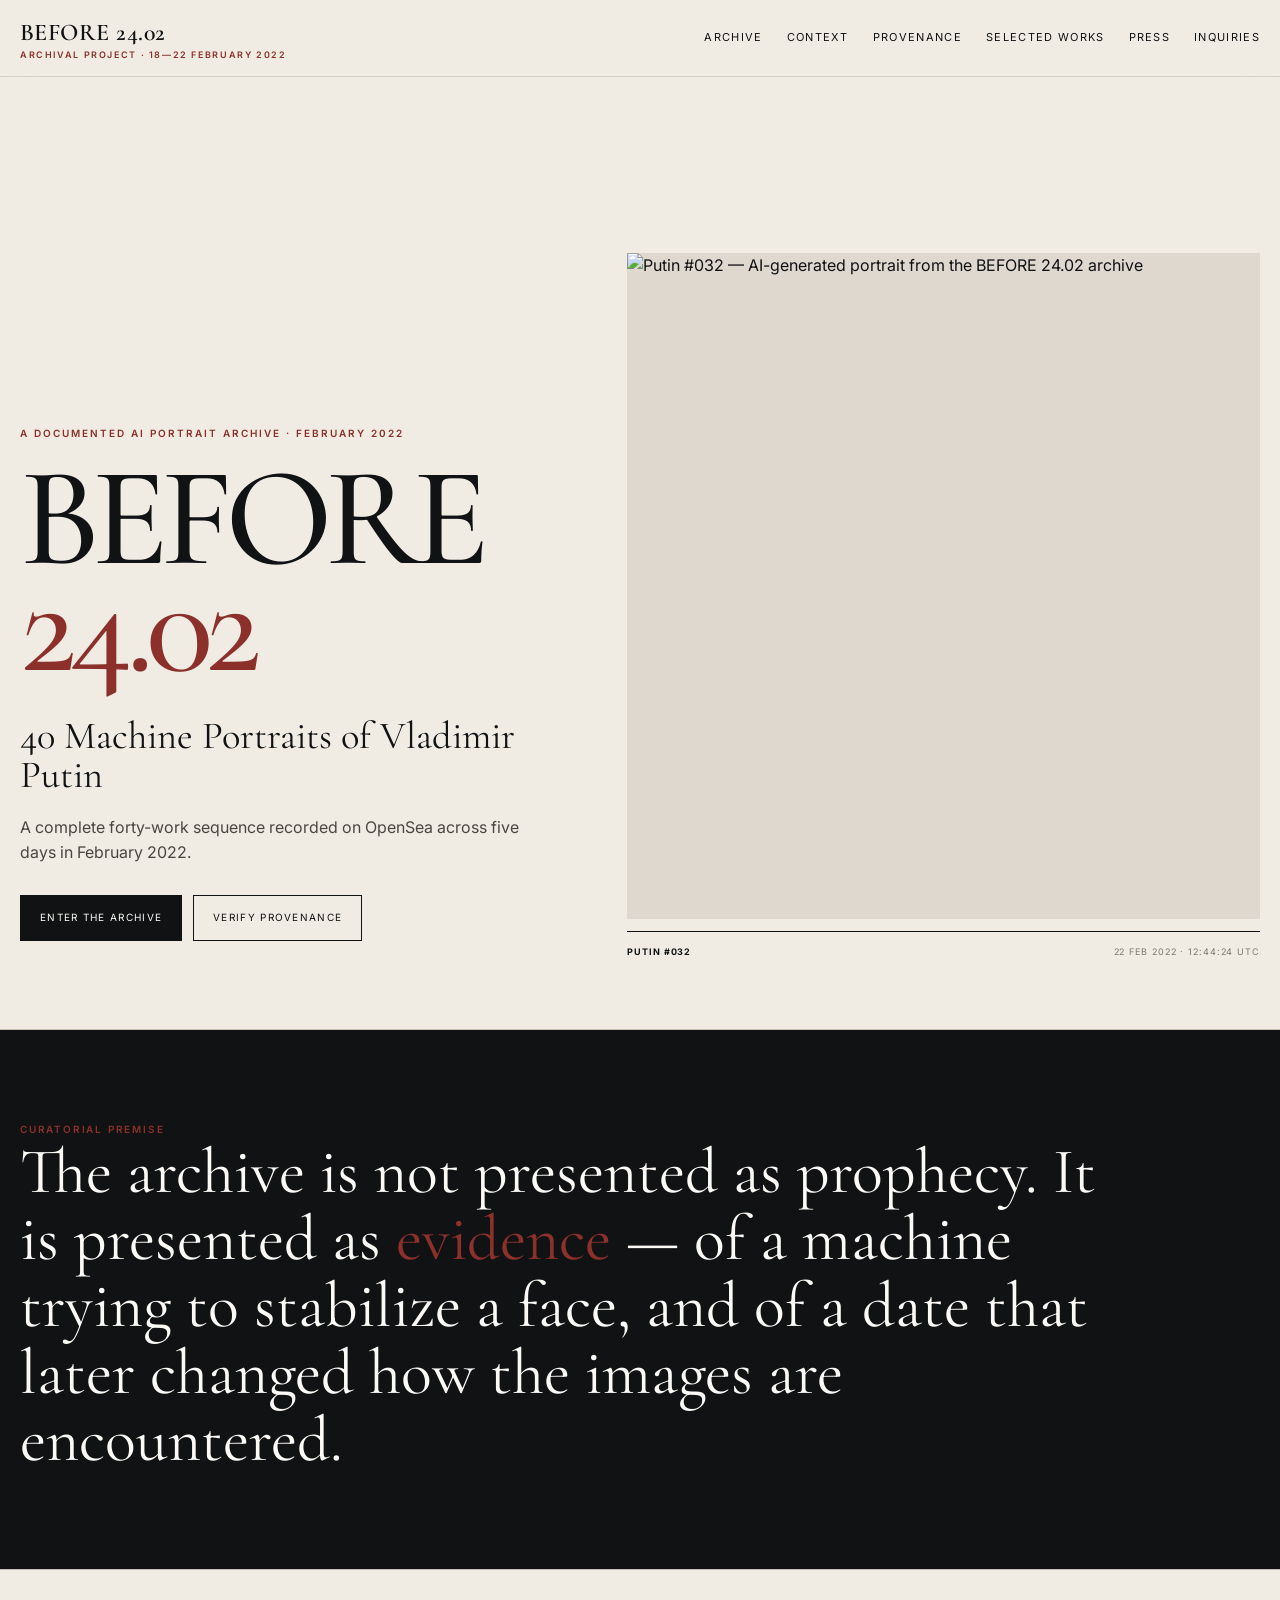
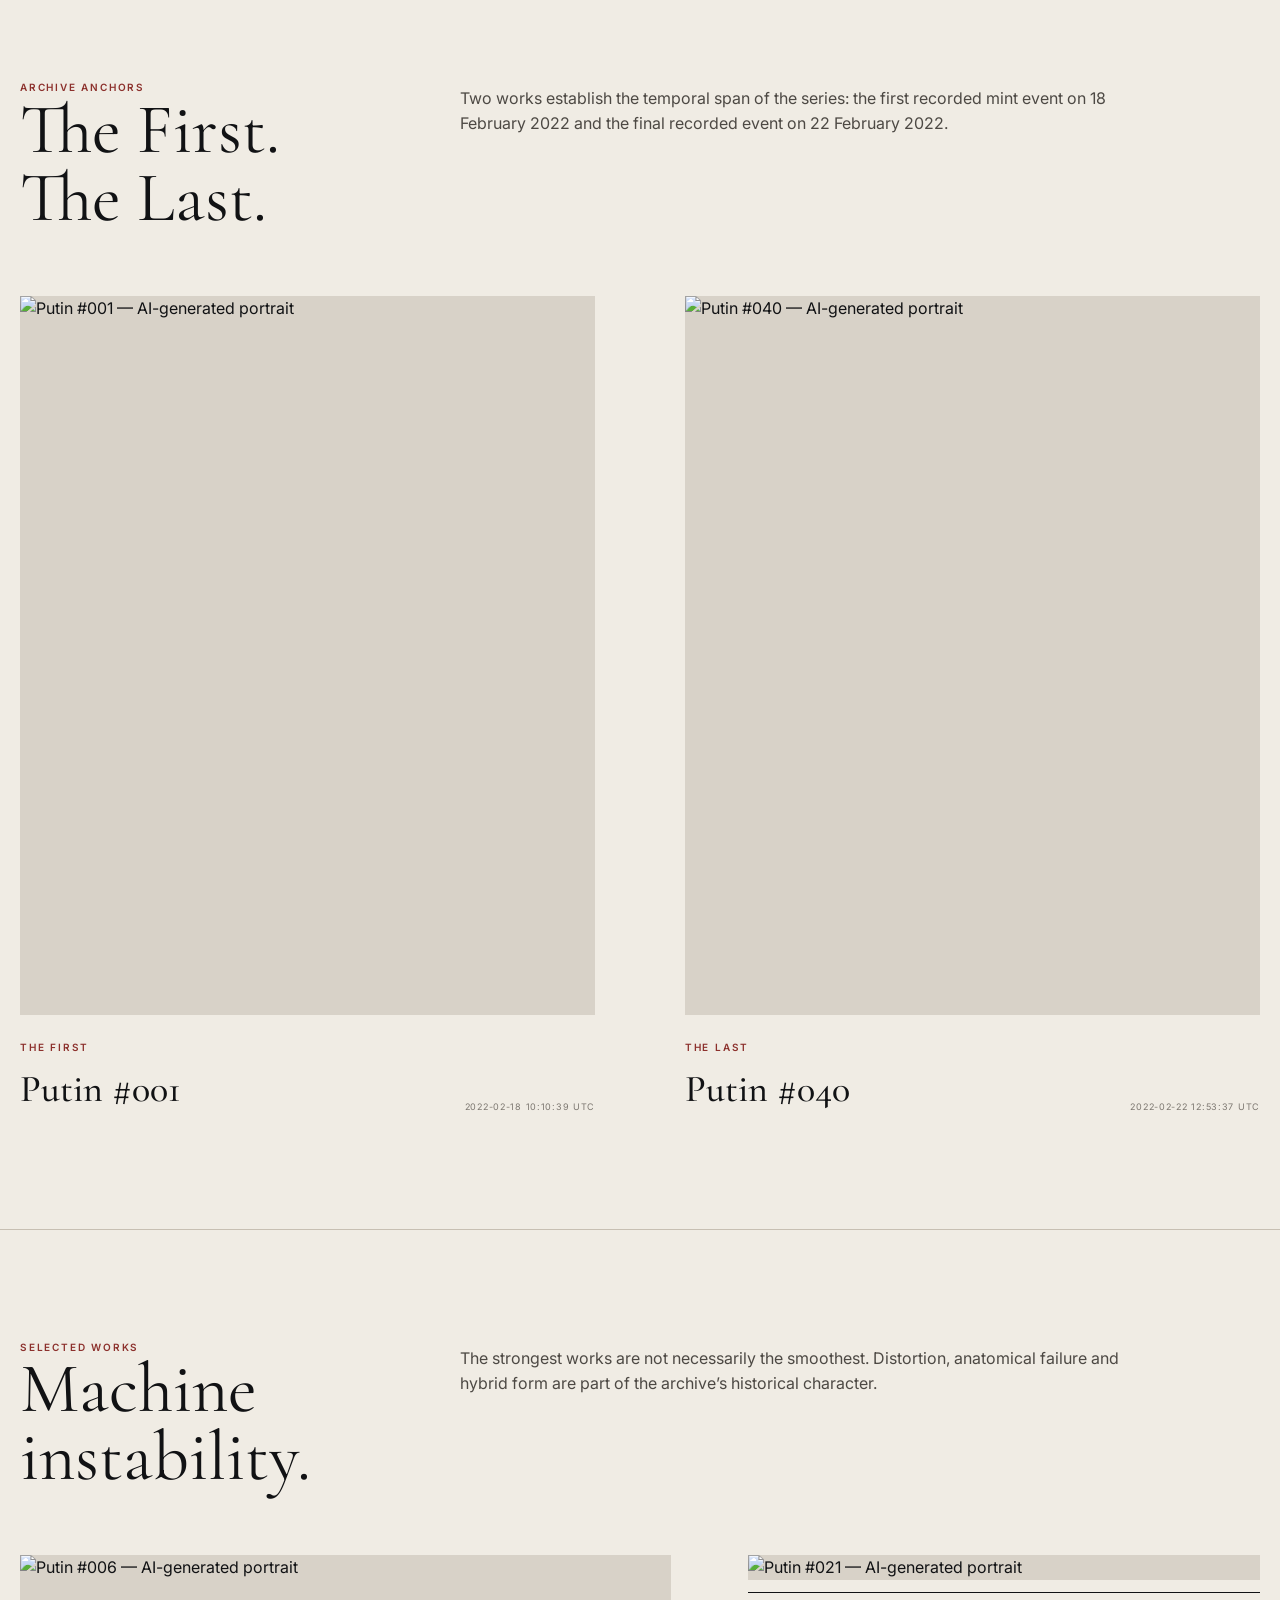
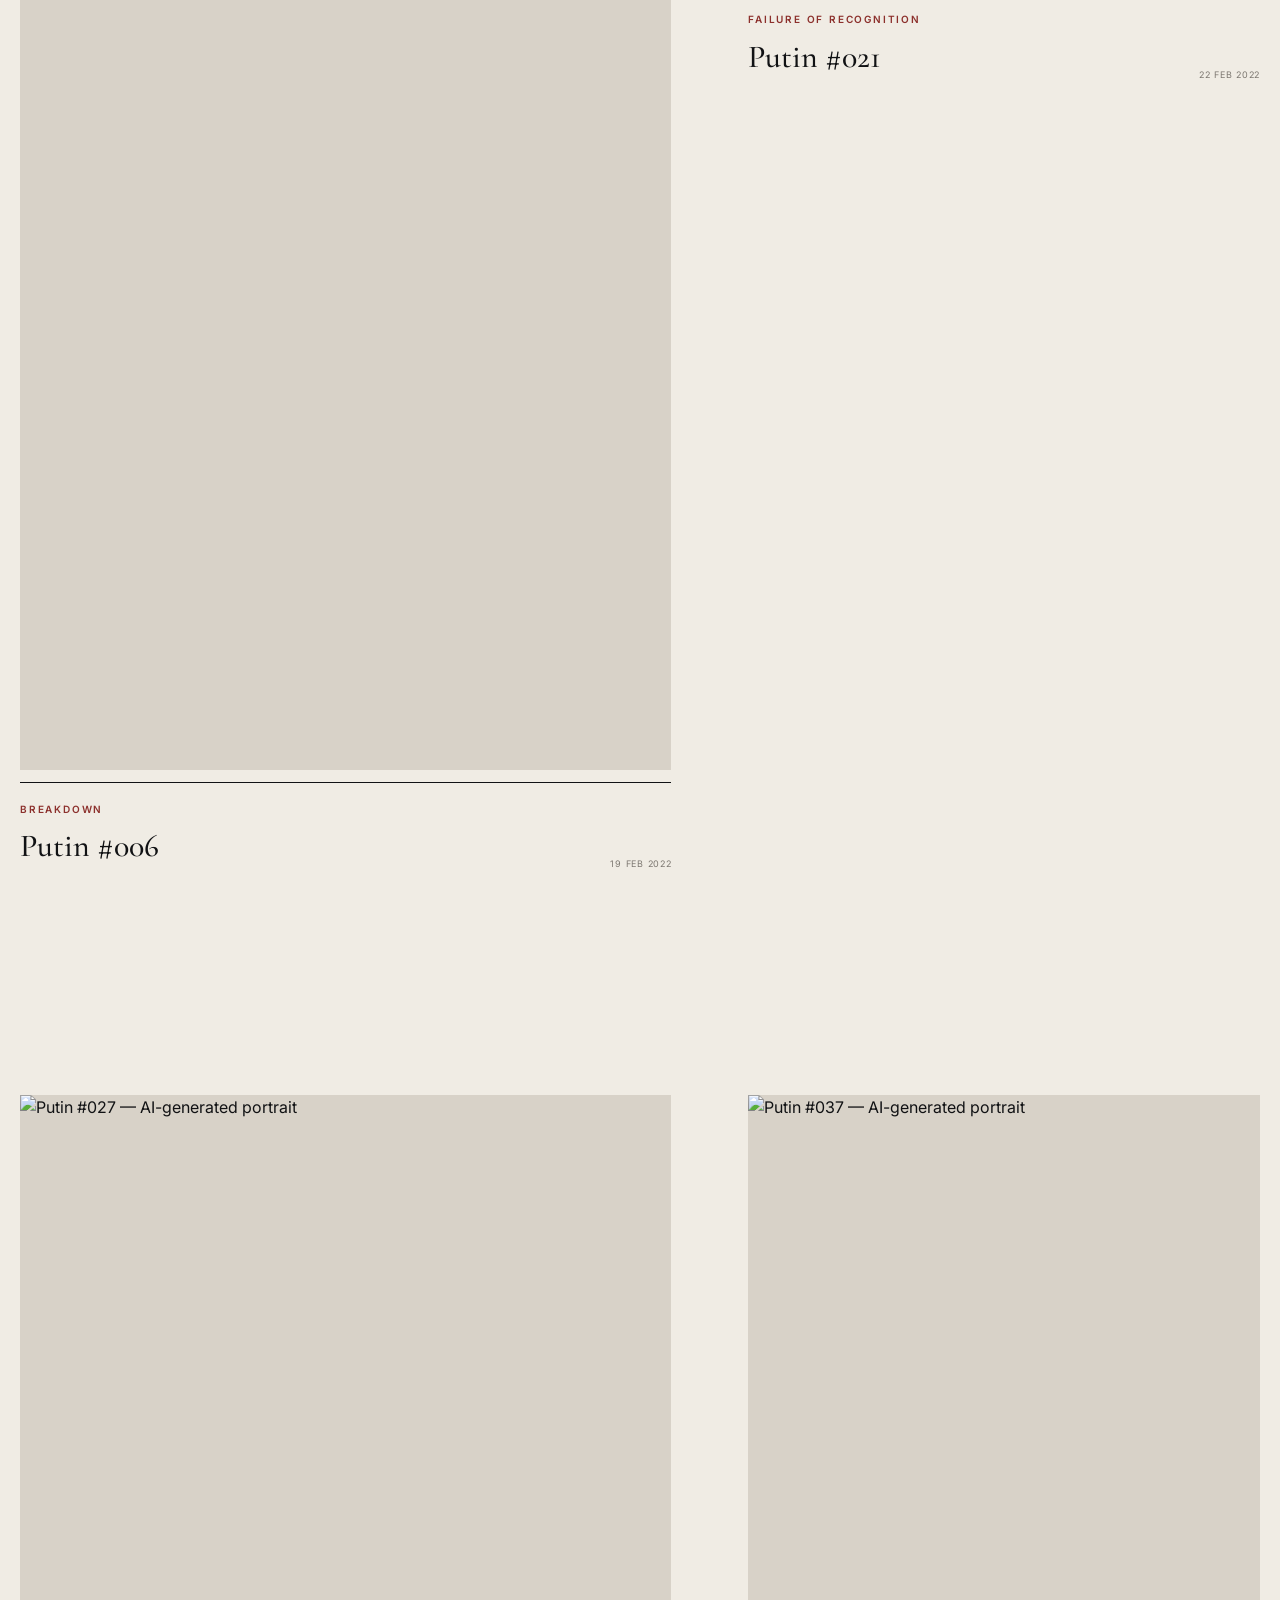
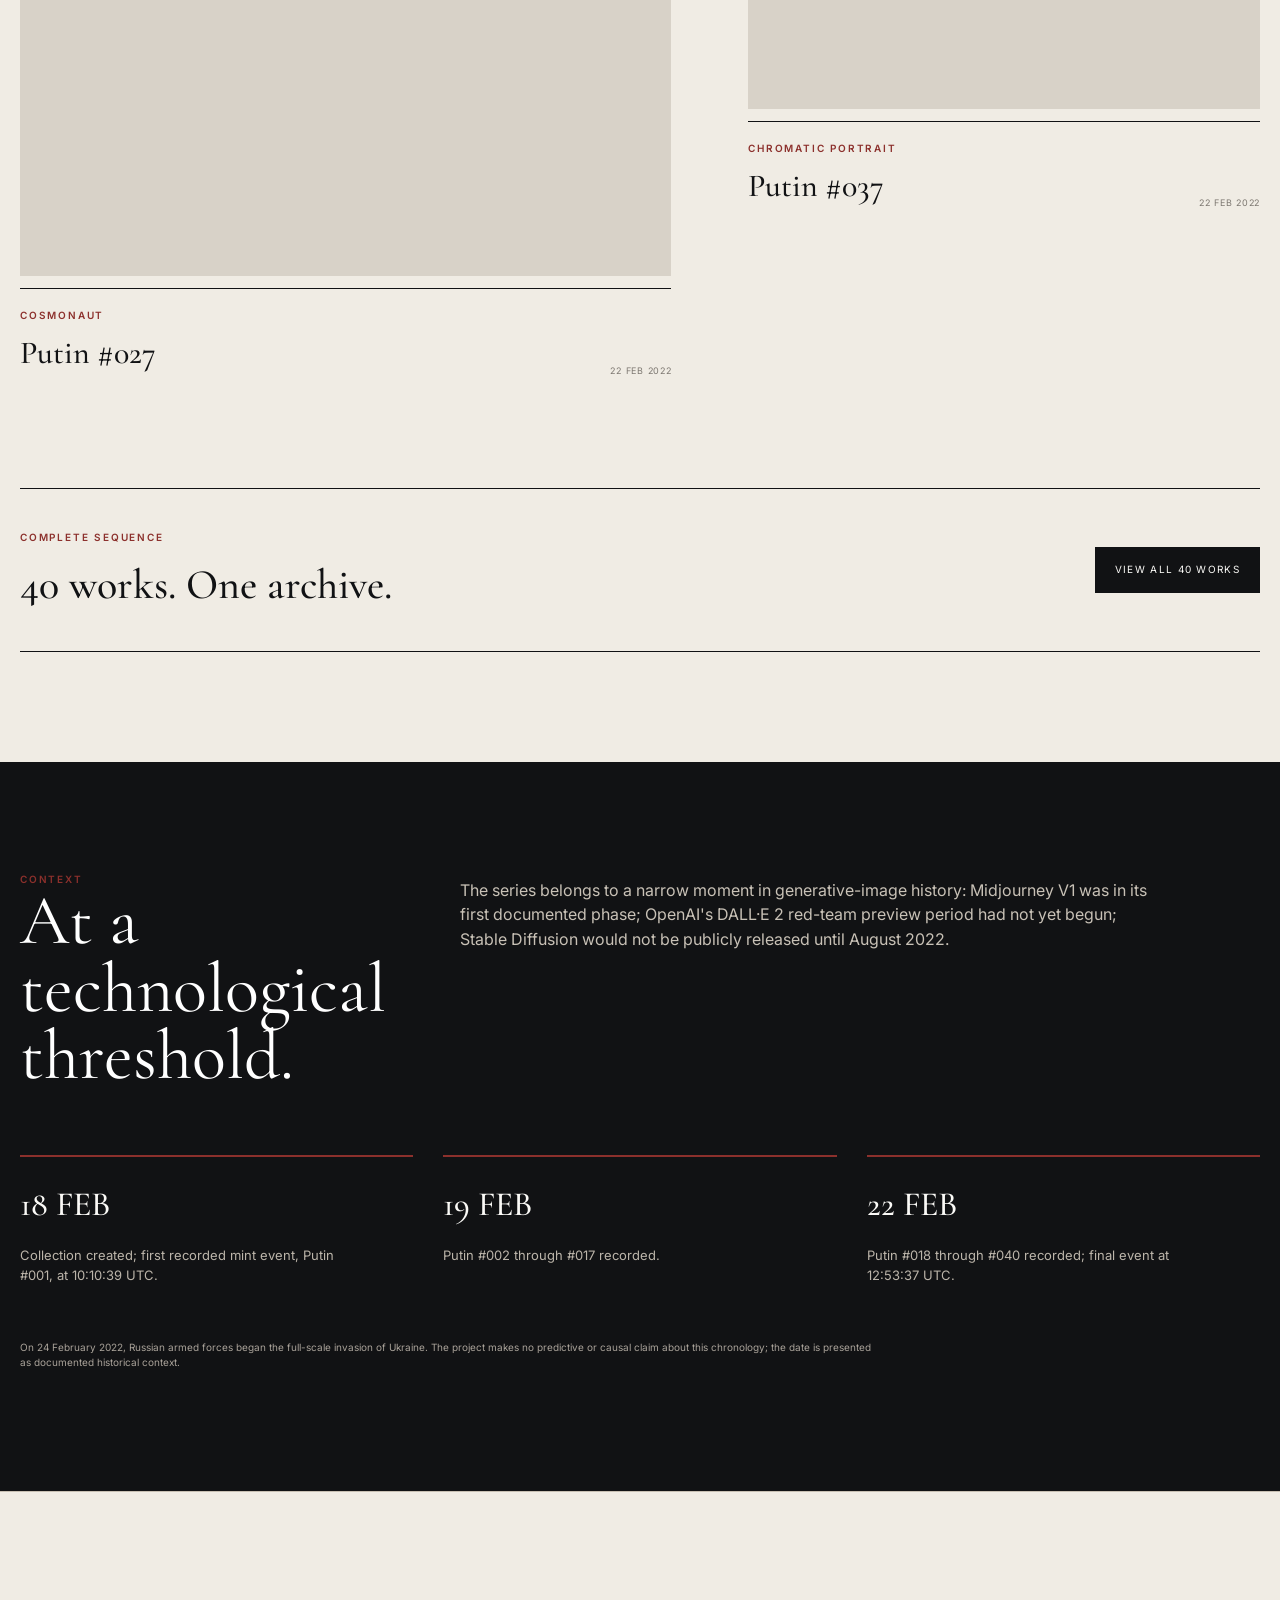
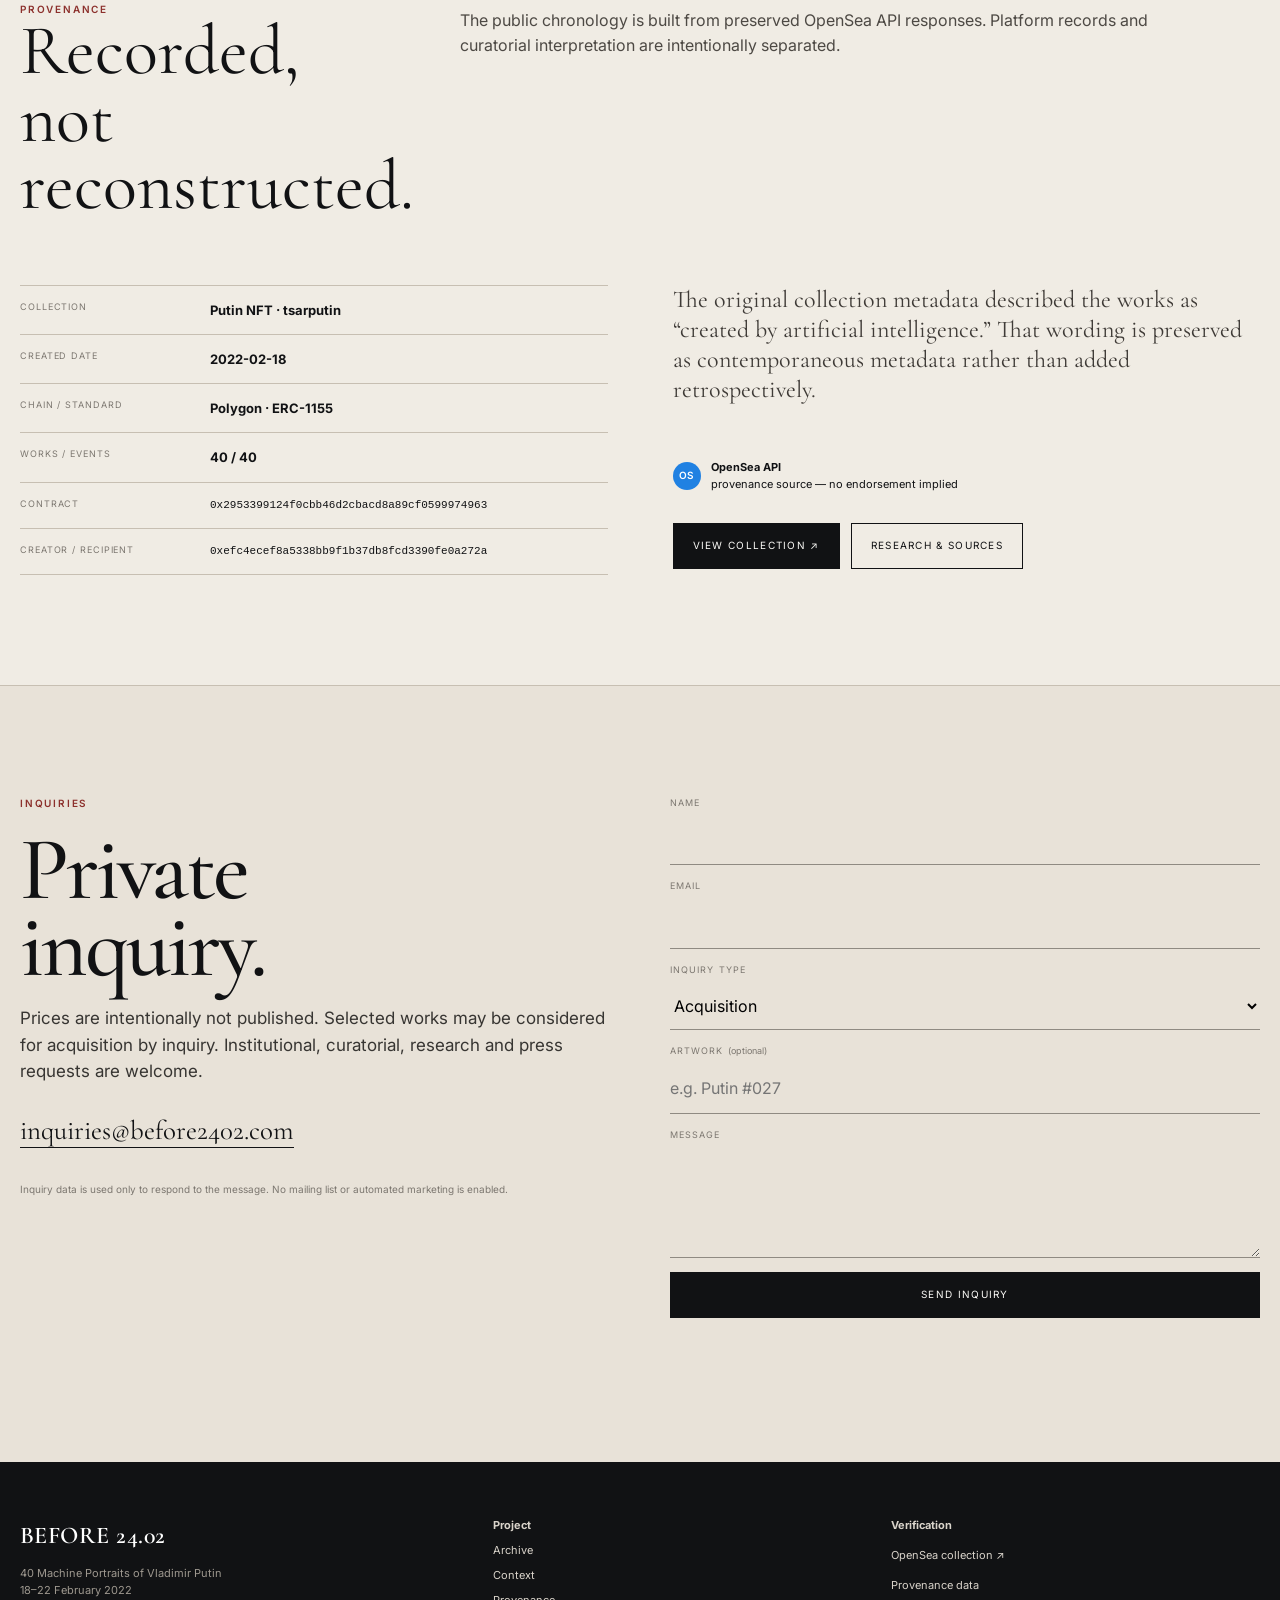
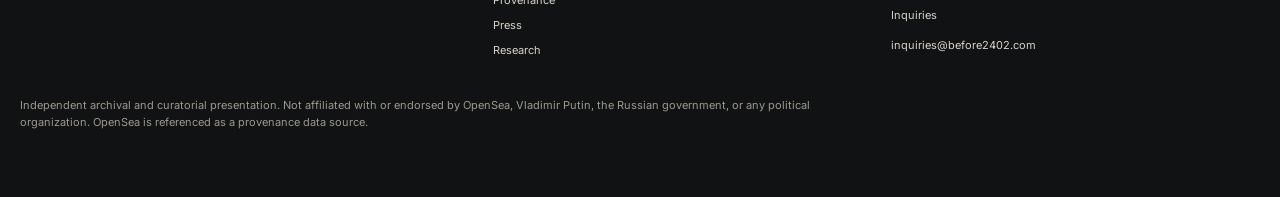
==== commit 160e52d5: "Make homepage hero artwork 032 clickable" ====
--- a/index.html
+++ b/index.html
@@ -1,7 +1,7 @@
 <!doctype html><html lang="en"><head><meta charset="utf-8"><meta name="viewport" content="width=device-width,initial-scale=1"><title>BEFORE 24.02 — 40 Machine Portraits, February 2022</title><meta name="description" content="A documented archive of 40 AI-generated portraits recorded on OpenSea between 18 and 22 February 2022."><meta name="theme-color" content="#f0ece4"><meta property="og:type" content="website"><meta property="og:title" content="BEFORE 24.02 — 40 Machine Portraits"><meta property="og:description" content="A documented forty-work AI portrait archive from February 2022."><link rel="stylesheet" href="/assets/style.css"></head><body>
 <header class="nav"><div class="wrap navin"><a class="brand" href="/"><span>BEFORE 24.02</span><small>ARCHIVAL PROJECT · 18—22 FEBRUARY 2022</small></a><button class="menu" aria-label="Open menu">☰</button><nav class="links"><a href="/archive.html">Archive</a><a href="#context">Context</a><a href="#provenance">Provenance</a><a href="#selected">Selected works</a><a href="/press.html">Press</a><a href="#inquiries">Inquiries</a></nav></div></header>
 <main>
-<section class="museum-hero"><div class="wrap museum-hero-grid"><div class="museum-hero-copy"><div class="eyebrow">A documented AI portrait archive · February 2022</div><h1>BEFORE<br><span>24.02</span></h1><h2>40 Machine Portraits of Vladimir Putin</h2><p>A complete forty-work sequence recorded on OpenSea across five days in February 2022.</p><div class="actions"><a class="btn dark" href="/archive.html">Enter the archive</a><a class="btn" href="#provenance">Verify provenance</a></div></div><figure class="museum-hero-art"><img src="https://raw2.seadn.io/polygon/0x2953399124f0cbb46d2cbacd8a89cf0599974963/f32d0e987111214c84a8641acf55b3/9ff32d0e987111214c84a8641acf55b3.jpeg" alt="Putin #032 — AI-generated portrait from the BEFORE 24.02 archive"><figcaption><b>PUTIN #032</b><span>22 FEB 2022 · 12:44:24 UTC</span></figcaption></figure></div></section>
+<section class="museum-hero"><div class="wrap museum-hero-grid"><div class="museum-hero-copy"><div class="eyebrow">A documented AI portrait archive · February 2022</div><h1>BEFORE<br><span>24.02</span></h1><h2>40 Machine Portraits of Vladimir Putin</h2><p>A complete forty-work sequence recorded on OpenSea across five days in February 2022.</p><div class="actions"><a class="btn dark" href="/archive.html">Enter the archive</a><a class="btn" href="#provenance">Verify provenance</a></div></div><figure class="museum-hero-art"><a class="hero-art-link" href="/works/032/" aria-label="Open Putin #032 artwork record"><img src="https://raw2.seadn.io/polygon/0x2953399124f0cbb46d2cbacd8a89cf0599974963/f32d0e987111214c84a8641acf55b3/9ff32d0e987111214c84a8641acf55b3.jpeg" alt="Putin #032 — AI-generated portrait from the BEFORE 24.02 archive"></a><figcaption><b>PUTIN #032</b><span>22 FEB 2022 · 12:44:24 UTC</span></figcaption></figure></div></section>
 
 <section class="section dark statement-band"><div class="wrap"><div class="kicker">Curatorial premise</div><p class="quote">The archive is not presented as prophecy. It is presented as <em>evidence</em> — of a machine trying to stabilize a face, and of a date that later changed how the images are encountered.</p></div></section>
 
--- a/assets/style.css
+++ b/assets/style.css
@@ -48,3 +48,5 @@
 .catalog-caption .date{font-size:8px;color:var(--muted);white-space:nowrap;text-transform:uppercase;letter-spacing:.08em;padding-top:3px}
 @media(max-width:1000px){.museum-hero-grid{grid-template-columns:1fr;min-height:auto}.museum-hero-art img{height:auto;max-height:76vh}.museum-hero-copy{padding-top:25px}.signature-grid{gap:60px 24px}.archive-page-grid{grid-template-columns:repeat(3,1fr)}}
 @media(max-width:700px){.museum-hero{padding:52px 0 52px}.museum-hero-grid{gap:42px}.museum-hero-copy h1{font-size:clamp(76px,24vw,112px);line-height:.75;margin:20px 0 32px}.museum-hero-copy h2{font-size:31px}.museum-hero-art img{width:100%;max-height:none;aspect-ratio:4/5;object-fit:cover}.museum-hero-art figcaption{font-size:8px}.statement-band{padding:72px 0}.anchors-grid{grid-template-columns:1fr;gap:68px}.anchor-caption{display:block}.anchor-time{text-align:left;margin-top:7px}.anchor-caption h3{font-size:34px}.signature-grid{grid-template-columns:1fr;gap:72px}.signature-work.s-027,.signature-work.s-037{margin-top:0}.signature-work img{aspect-ratio:4/5!important}.signature-caption h3{font-size:30px}.archive-entry{margin-top:78px;display:block}.archive-entry .btn{margin-top:22px;width:100%}.archive-hero{padding:76px 0 58px}.archive-hero h1{font-size:clamp(64px,22vw,100px);margin-bottom:34px}.archive-intro{grid-template-columns:1fr;font-size:21px;gap:10px}.archive-page-grid{grid-template-columns:repeat(2,1fr);gap:45px 12px}.archive-catalog-head{grid-template-columns:auto auto auto}.catalog-note{display:none}.catalog-caption{display:block}.catalog-caption .date{display:block;margin-top:7px}.catalog-caption .num{font-size:20px}}
+
+.contact-email{margin:26px 0 0;font-family:var(--serif);font-size:clamp(22px,2.1vw,31px)}.contact-email a{border-bottom:1px solid currentColor}.contact-email a:hover{color:var(--oxide)}
